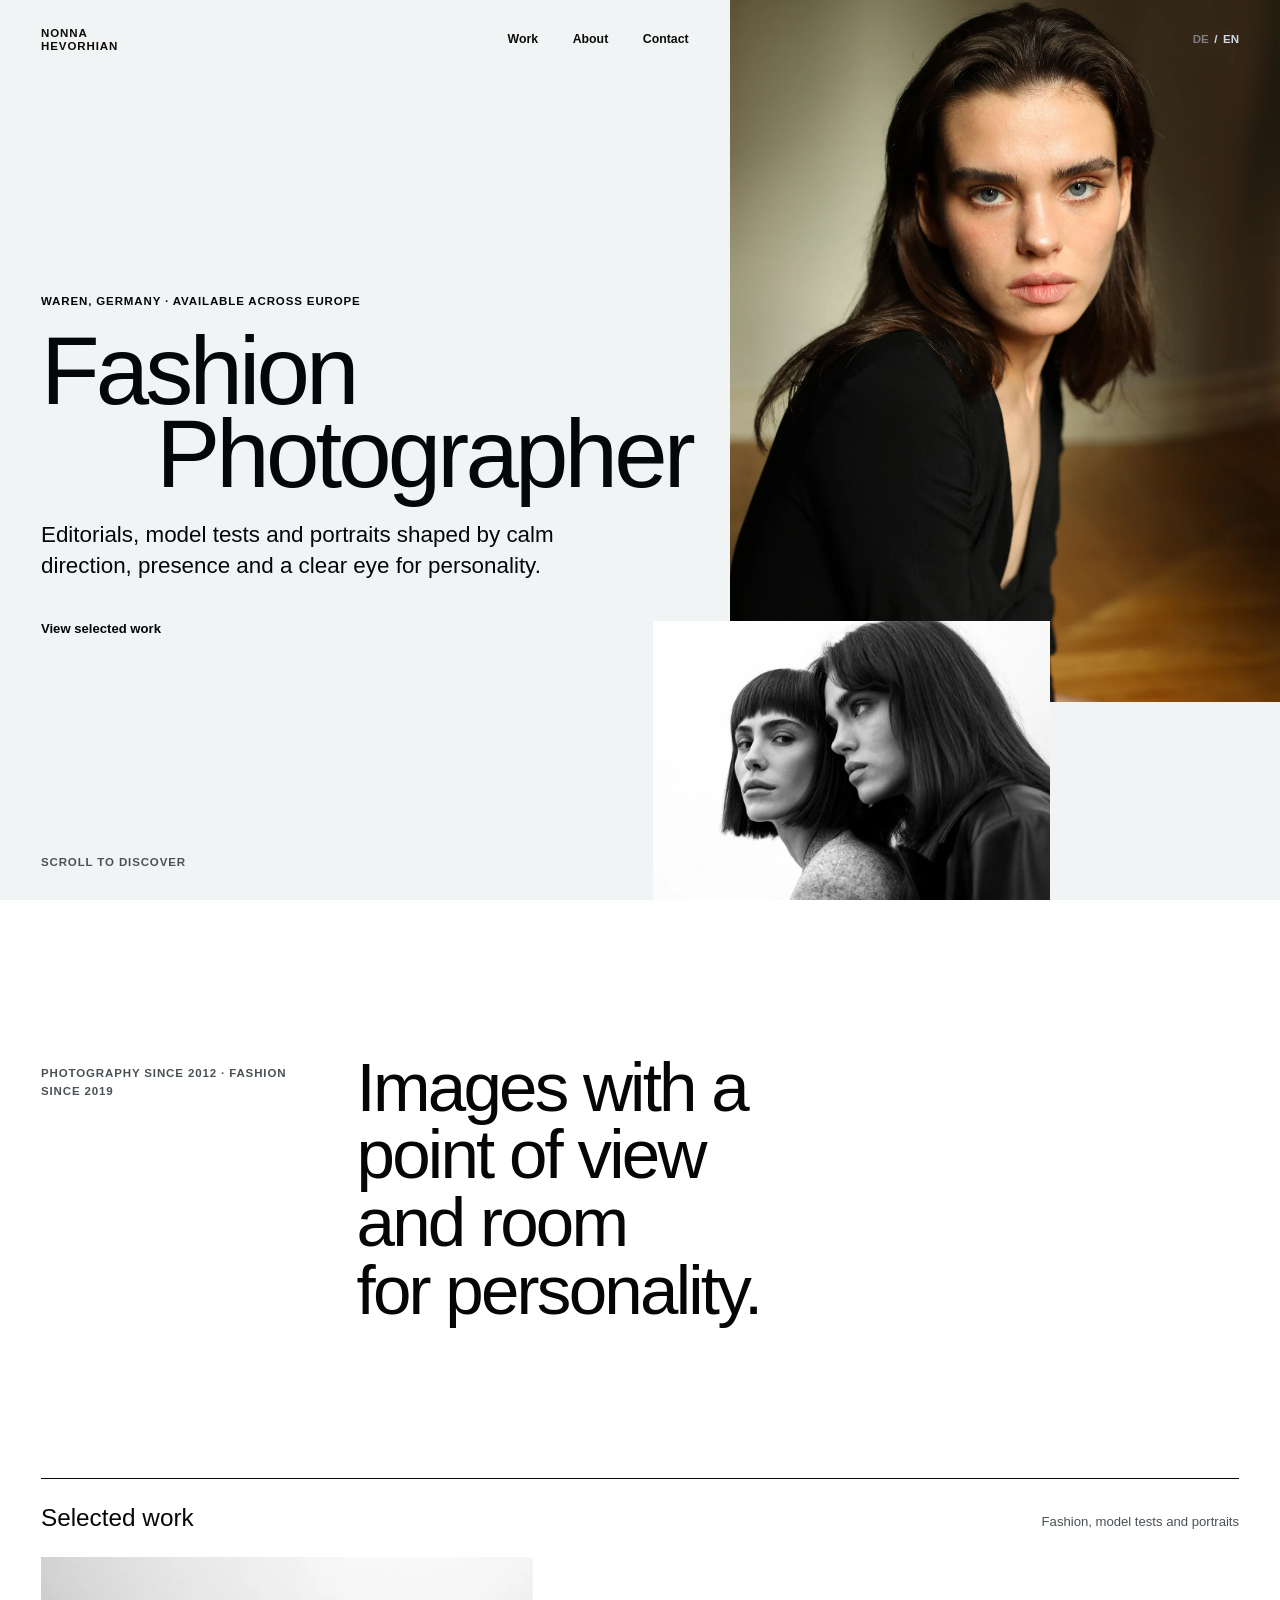
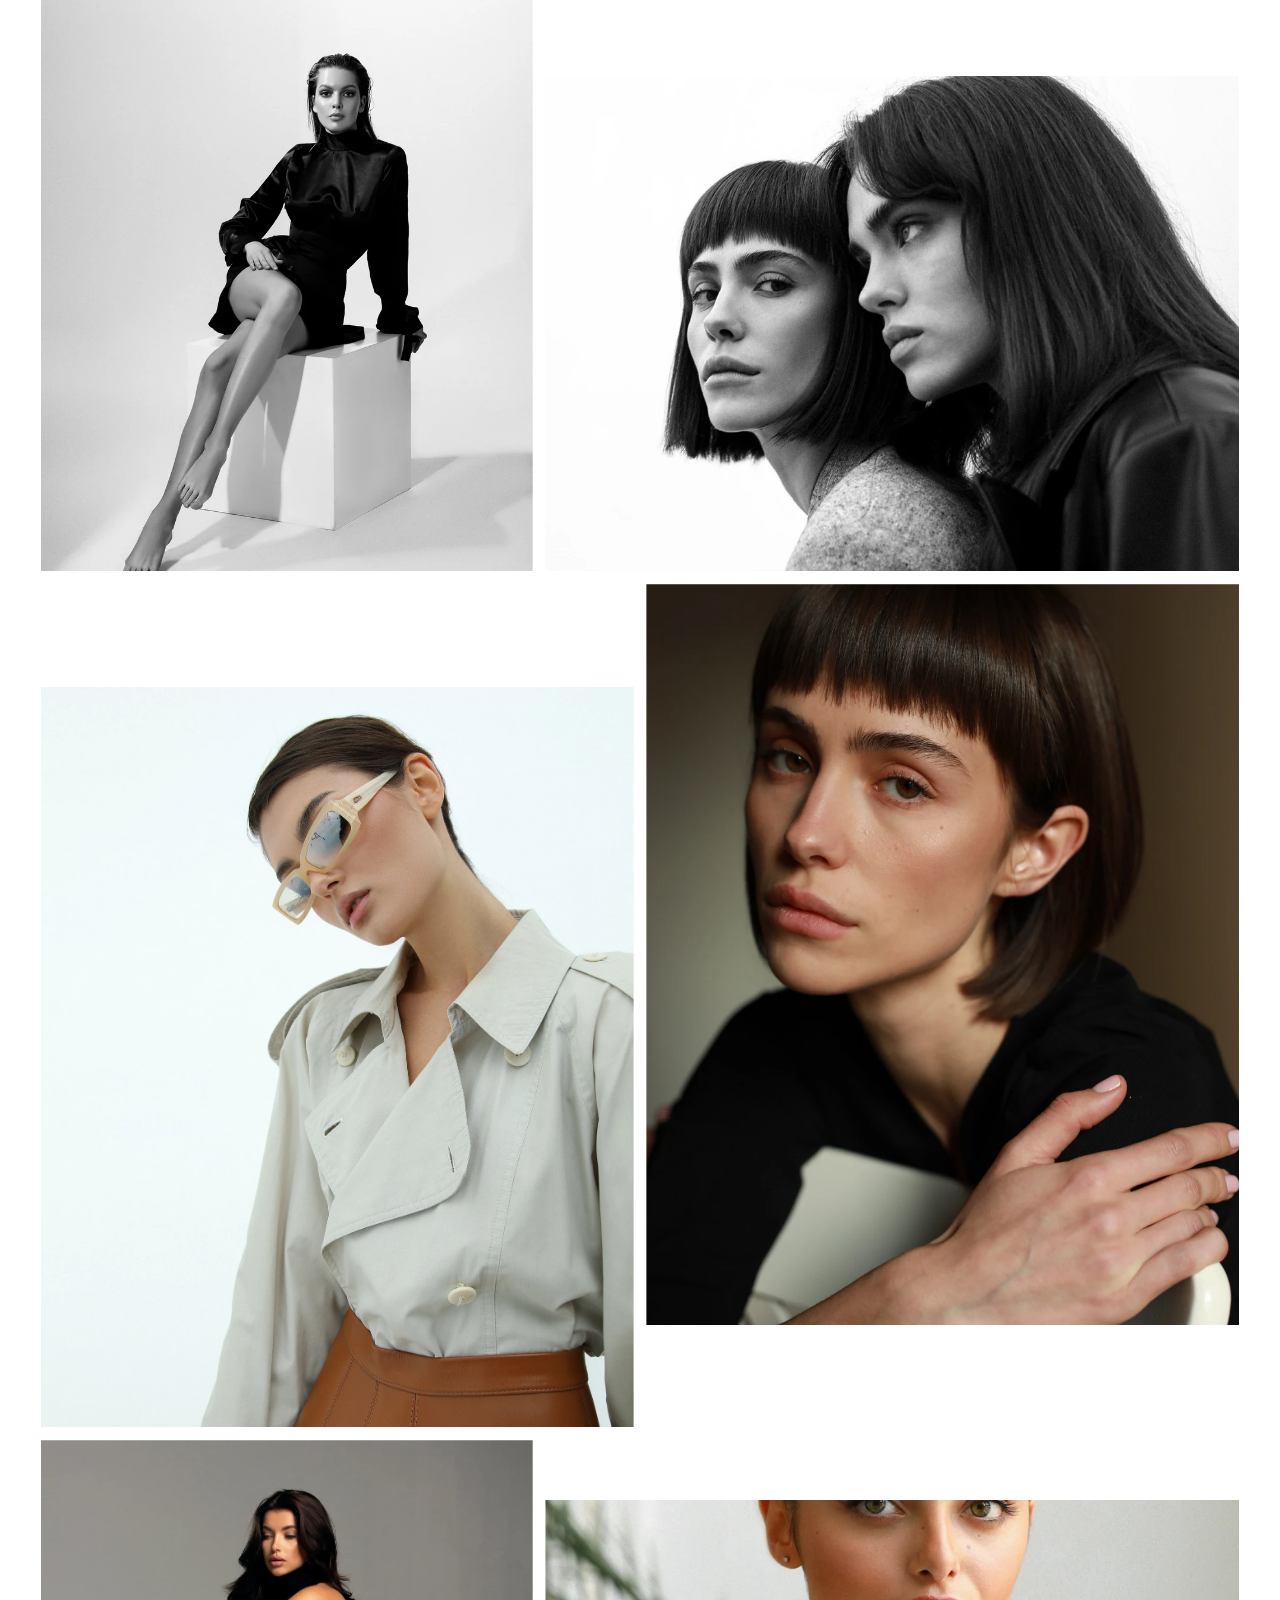
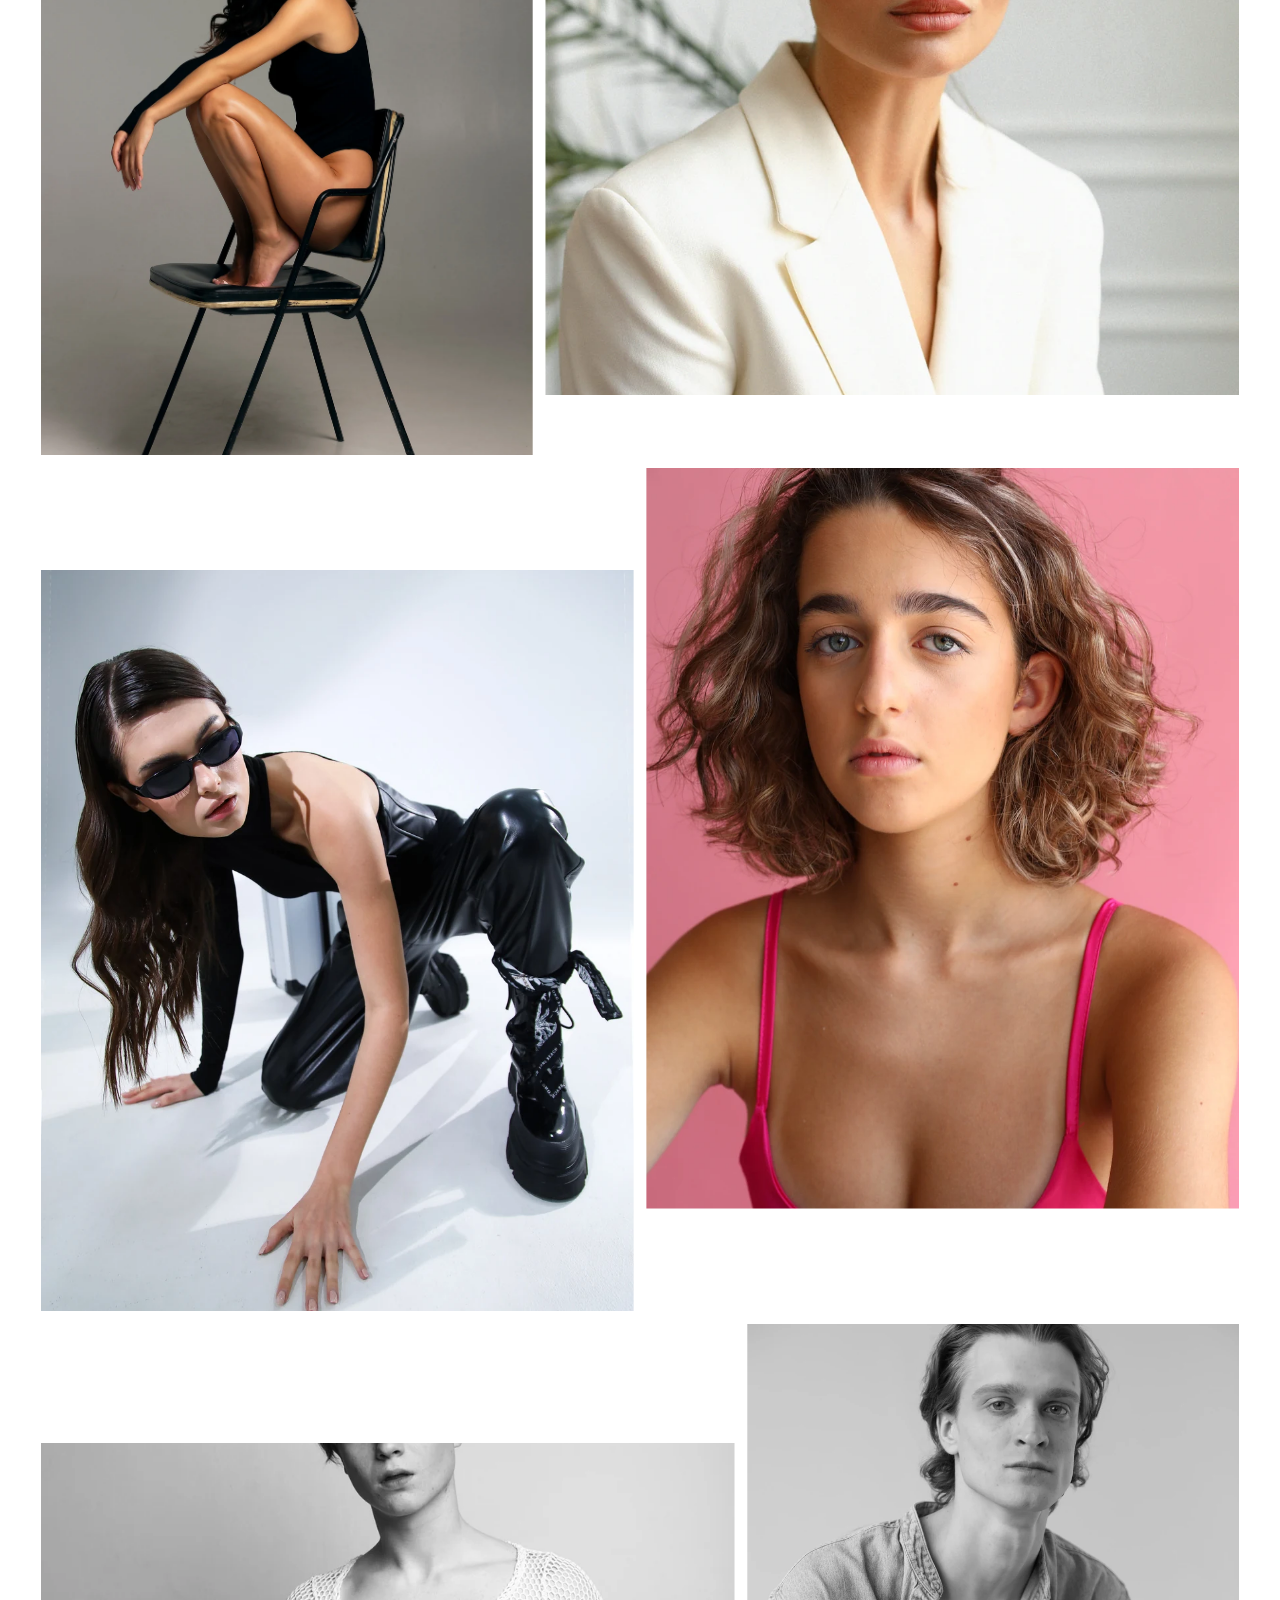
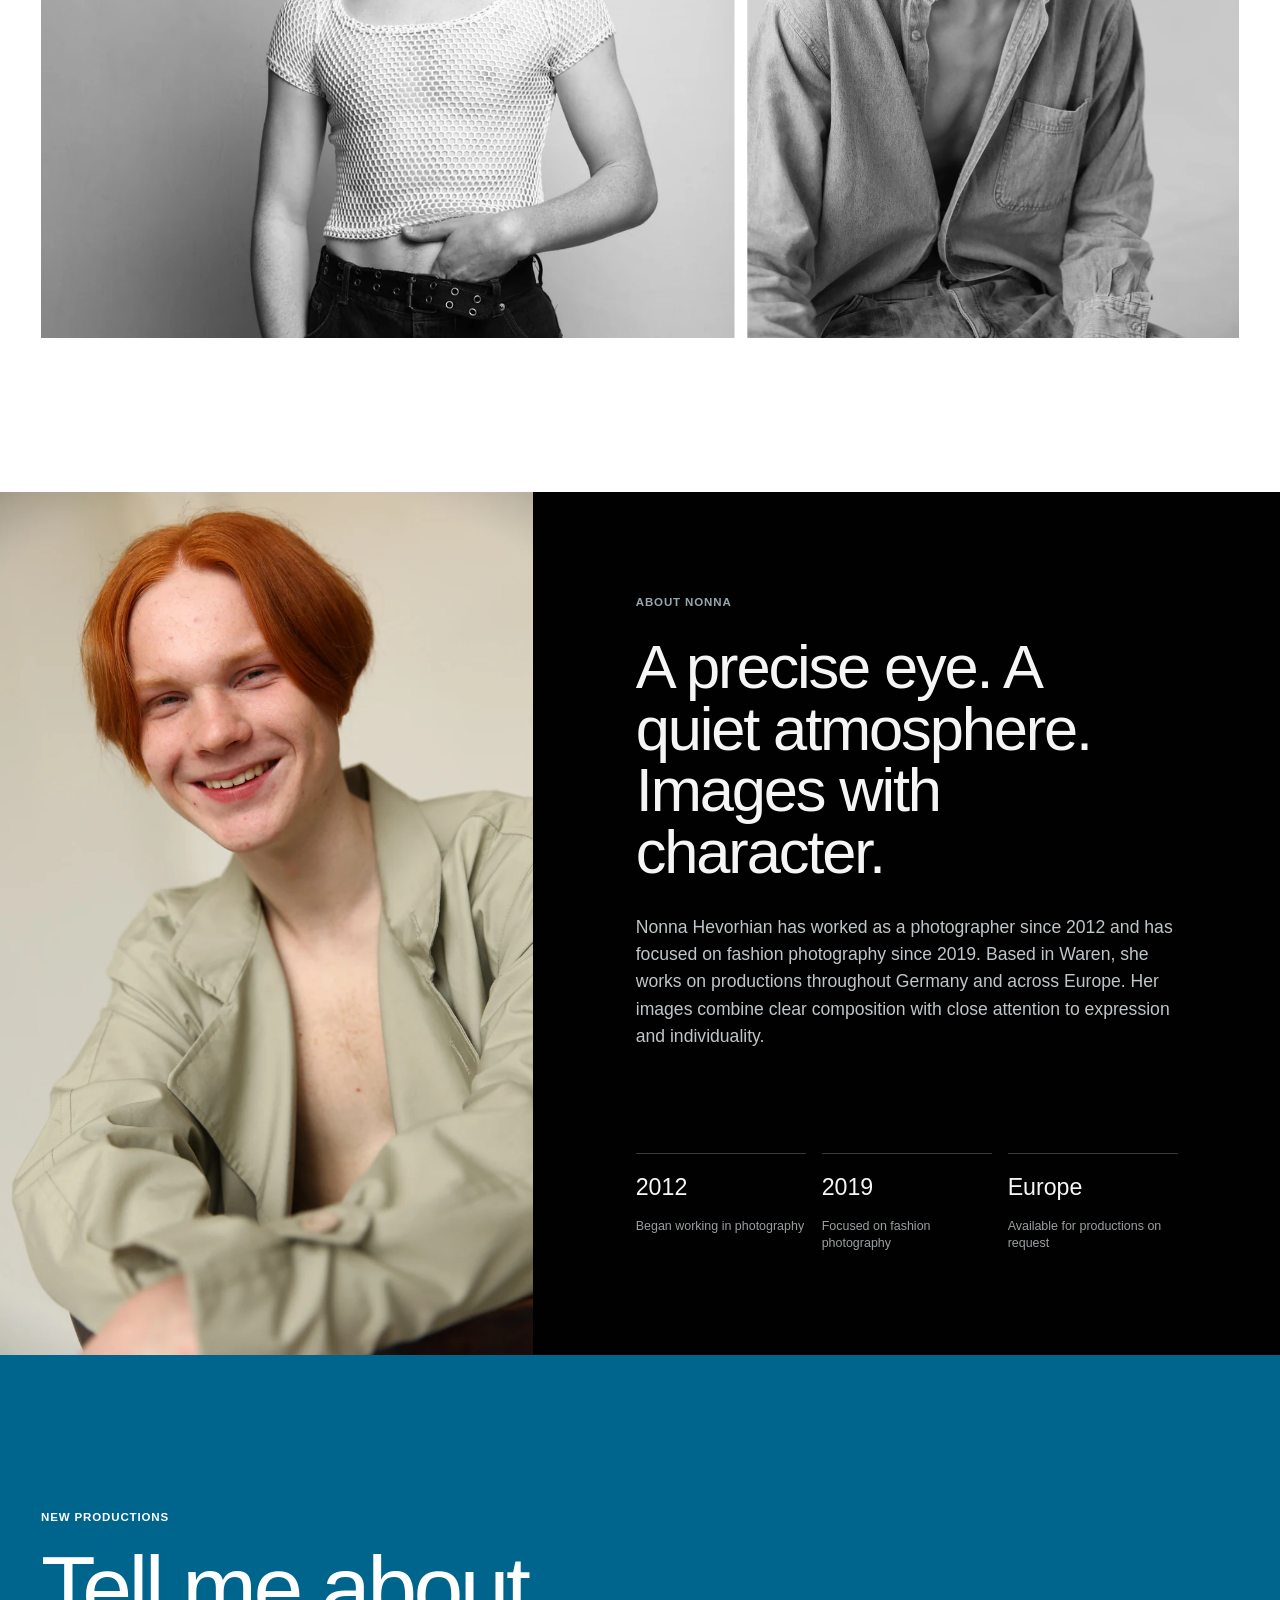
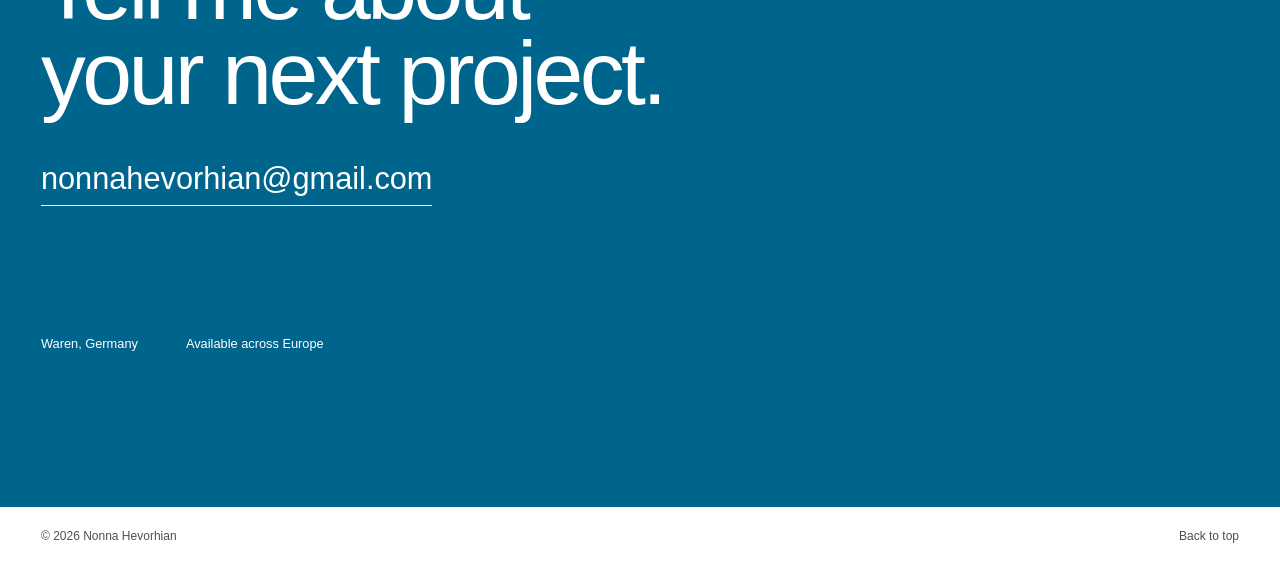
==== en/index.html @ 6046d1a4 "Prepare multilingual Google indexing" ====
<!doctype html>
<html lang="en">
  <head>
    <meta charset="UTF-8" />
    <meta name="viewport" content="width=device-width, initial-scale=1" />
    <meta name="description" content="Nonna Hevorhian is a fashion photographer based in Waren, Germany. Editorials, model tests and portraits across Europe." />
    <meta name="theme-color" content="oklch(1 0 0)" />
    <meta name="robots" content="index, follow, max-image-preview:large" />
    <link rel="canonical" href="https://nonnaphoto.com/en/" />
    <link rel="alternate" hreflang="de" href="https://nonnaphoto.com/" />
    <link rel="alternate" hreflang="en" href="https://nonnaphoto.com/en/" />
    <link rel="alternate" hreflang="x-default" href="https://nonnaphoto.com/" />
    <meta property="og:type" content="website" />
    <meta property="og:locale" content="en_GB" />
    <meta property="og:locale:alternate" content="de_DE" />
    <meta property="og:title" content="Fashion Photographer in Germany | Nonna Hevorhian" />
    <meta property="og:description" content="Editorials, model tests and portraits in Germany and across Europe." />
    <meta property="og:url" content="https://nonnaphoto.com/en/" />
    <meta property="og:image" content="https://nonnaphoto.com/assets/photos/nonna-04-01.webp" />
    <meta name="twitter:card" content="summary_large_image" />
    <title>Fashion Photographer in Germany | Nonna Hevorhian</title>
    <link rel="icon" href="../assets/favicon.svg" type="image/svg+xml" />
    <link rel="stylesheet" href="../styles.css" />
    <script type="application/ld+json">
      {
        "@context": "https://schema.org",
        "@graph": [
          {
            "@type": "WebPage",
            "@id": "https://nonnaphoto.com/en/#webpage",
            "url": "https://nonnaphoto.com/en/",
            "name": "Fashion Photographer in Germany | Nonna Hevorhian",
            "inLanguage": "en",
            "about": { "@id": "https://nonnaphoto.com/#nonna-hevorhian" }
          },
          {
            "@type": "Person",
            "@id": "https://nonnaphoto.com/#nonna-hevorhian",
            "name": "Nonna Hevorhian",
            "jobTitle": "Fashion Photographer",
            "url": "https://nonnaphoto.com/",
            "email": "mailto:nonnahevorhian@gmail.com",
            "knowsLanguage": ["de", "en"],
            "knowsAbout": ["Fashion photography", "Editorial photography", "Model tests", "Portrait photography"],
            "worksFor": { "@id": "https://nonnaphoto.com/#studio" }
          },
          {
            "@type": "ProfessionalService",
            "@id": "https://nonnaphoto.com/#studio",
            "name": "Nonna Hevorhian Photography",
            "url": "https://nonnaphoto.com/",
            "image": "https://nonnaphoto.com/assets/photos/nonna-04-01.webp",
            "email": "nonnahevorhian@gmail.com",
            "founder": { "@id": "https://nonnaphoto.com/#nonna-hevorhian" },
            "address": {
              "@type": "PostalAddress",
              "addressLocality": "Waren (Müritz)",
              "addressCountry": "DE"
            },
            "areaServed": { "@type": "Place", "name": "Europe" },
            "serviceType": ["Fashion photography", "Editorial photography", "Model tests", "Portrait photography"]
          }
        ]
      }
    </script>
    <script src="../script.js" defer></script>
  </head>
  <body>
    <a class="skip-link" href="#main">Skip to content</a>

    <header class="site-header" aria-label="Main navigation">
      <a class="wordmark" href="#top" aria-label="Nonna Hevorhian, home">
        <span>NONNA</span>
        <span>HEVORHIAN</span>
      </a>

      <nav class="nav-links" aria-label="Page sections">
        <a href="#work">Work</a>
        <a href="#about">About</a>
        <a href="#contact">Contact</a>
      </nav>

      <div class="language-switch" aria-label="Choose language">
        <a class="lang-button" href="../" lang="de">DE</a>
        <span aria-hidden="true">/</span>
        <a class="lang-button is-active" href="./" lang="en" aria-current="page">EN</a>
      </div>
    </header>

    <main id="main">
      <section class="hero" id="top" aria-labelledby="hero-title">
        <div class="hero-copy">
          <p class="hero-location">Waren, Germany · available across Europe</p>
          <h1 id="hero-title">
            <span>Fashion</span>
            <span>Photographer</span>
          </h1>
          <p class="hero-intro">Editorials, model tests and portraits shaped by calm direction, presence and a clear eye for personality.</p>
          <a class="text-link" href="#work">View selected work</a>
        </div>

        <div class="hero-images" aria-label="Selected fashion portraits">
          <figure class="hero-frame hero-frame-main">
            <img src="../assets/photos/nonna-04-01.webp" alt="Fashion portrait of a woman wearing black" fetchpriority="high" />
          </figure>
          <figure class="hero-frame hero-frame-detail">
            <img src="../assets/photos/nonna-05-03.webp" alt="Black and white portrait of two models" fetchpriority="high" />
          </figure>
        </div>

        <p class="scroll-note" aria-hidden="true">Scroll to discover</p>
      </section>

      <section class="statement" aria-labelledby="statement-title">
        <p class="section-note">Photography since 2012 · fashion since 2019</p>
        <h2 id="statement-title">Images with a point of view and room for personality.</h2>
      </section>

      <section class="portfolio" id="work" aria-labelledby="work-title">
        <div class="section-heading">
          <h2 id="work-title">Selected work</h2>
          <p>Fashion, model tests and portraits</p>
        </div>

        <div class="gallery">
          <button class="gallery-item gallery-tall reveal" type="button" data-index="0">
            <img src="../assets/photos/nonna-07-01.webp" alt="Model in a black dress seated on a white cube" loading="lazy" />
          </button>
          <button class="gallery-item gallery-wide reveal" type="button" data-index="1">
            <img src="../assets/photos/nonna-05-03.webp" alt="Two models with dark bob haircuts in black and white" loading="lazy" />
          </button>
          <button class="gallery-item gallery-standard reveal" type="button" data-index="2">
            <img src="../assets/photos/nonna-06-04.webp" alt="Model in sunglasses and a light trench coat" loading="lazy" />
          </button>
          <button class="gallery-item gallery-standard reveal" type="button" data-index="3">
            <img src="../assets/photos/nonna-04-02.webp" alt="Close portrait of a model with short dark hair" loading="lazy" />
          </button>
          <button class="gallery-item gallery-tall reveal" type="button" data-index="4">
            <img src="../assets/photos/nonna-01-02.webp" alt="Model in a black bodysuit seated in the studio" loading="lazy" />
          </button>
          <button class="gallery-item gallery-wide reveal" type="button" data-index="5">
            <img src="../assets/photos/nonna-02-03.webp" alt="Model in a white blazer in a bright interior" loading="lazy" />
          </button>
          <button class="gallery-item gallery-standard reveal" type="button" data-index="6">
            <img src="../assets/photos/nonna-07-03.webp" alt="Fashion model in black leather and sunglasses" loading="lazy" />
          </button>
          <button class="gallery-item gallery-standard reveal" type="button" data-index="7">
            <img src="../assets/photos/nonna-08-01.webp" alt="Young model against a pink background" loading="lazy" />
          </button>
          <button class="gallery-item gallery-wide reveal" type="button" data-index="8">
            <img src="../assets/photos/nonna-03-01.webp" alt="Model in a dark waistcoat and wide trousers" loading="lazy" />
          </button>
          <button class="gallery-item gallery-tall reveal" type="button" data-index="9">
            <img src="../assets/photos/nonna-01-01.webp" alt="Black and white portrait of a male model" loading="lazy" />
          </button>
        </div>
      </section>

      <section class="about" id="about" aria-labelledby="about-title">
        <div class="about-portrait reveal">
          <img src="../assets/photos/nonna-02-02.webp" alt="Natural portrait of a red-haired model" loading="lazy" />
        </div>
        <div class="about-copy">
          <p class="section-note">About Nonna</p>
          <h2 id="about-title">A precise eye. A quiet atmosphere. Images with character.</h2>
          <p>Nonna Hevorhian has worked as a photographer since 2012 and has focused on fashion photography since 2019. Based in Waren, she works on productions throughout Germany and across Europe. Her images combine clear composition with close attention to expression and individuality.</p>

          <dl class="experience">
            <div>
              <dt>2012</dt>
              <dd>Began working in photography</dd>
            </div>
            <div>
              <dt>2019</dt>
              <dd>Focused on fashion photography</dd>
            </div>
            <div>
              <dt>Europe</dt>
              <dd>Available for productions on request</dd>
            </div>
          </dl>
        </div>
      </section>

      <section class="contact" id="contact" aria-labelledby="contact-title">
        <p class="section-note">New productions</p>
        <h2 id="contact-title">Tell me about your next project.</h2>
        <a class="email-link" href="mailto:nonnahevorhian@gmail.com">nonnahevorhian@gmail.com</a>
        <div class="contact-meta">
          <p>Waren, Germany</p>
          <p>Available across Europe</p>
        </div>
      </section>
    </main>

    <footer class="site-footer">
      <p>© <span id="year"></span> Nonna Hevorhian</p>
      <a href="#top">Back to top</a>
    </footer>

    <dialog class="lightbox" aria-label="Enlarged portfolio view">
      <button class="lightbox-close" type="button" aria-label="Close view">×</button>
      <button class="lightbox-nav lightbox-prev" type="button" aria-label="Previous image">←</button>
      <figure>
        <img src="" alt="" />
        <figcaption><span class="lightbox-count"></span><span>Nonna Hevorhian</span></figcaption>
      </figure>
      <button class="lightbox-nav lightbox-next" type="button" aria-label="Next image">→</button>
    </dialog>
  </body>
</html>
---- styles.css ----
:root {
  --bg: oklch(1 0 0);
  --surface: oklch(0.965 0.003 230);
  --ink: oklch(0.12 0.008 230);
  --muted: oklch(0.43 0.012 230);
  --primary: oklch(0.47 0.11 230);
  --accent: oklch(0.88 0.09 78);
  --dark: oklch(0.075 0 0);
  --on-dark: oklch(0.97 0 0);
  --line: oklch(0.87 0.004 230);
  --font: "Helvetica Neue", Helvetica, Arial, sans-serif;
  --gutter: clamp(1.15rem, 3.2vw, 3.75rem);
  --section-space: clamp(6rem, 12vw, 11rem);
  --ease-out: cubic-bezier(0.16, 1, 0.3, 1);
}

*,
*::before,
*::after {
  box-sizing: border-box;
}

html {
  scroll-behavior: smooth;
  background: var(--bg);
}

body {
  margin: 0;
  color: var(--ink);
  background: var(--bg);
  font-family: var(--font);
  font-size: clamp(1rem, 0.94rem + 0.2vw, 1.125rem);
  line-height: 1.55;
  -webkit-font-smoothing: antialiased;
}

body.is-locked {
  overflow: hidden;
}

img {
  display: block;
  width: 100%;
  height: 100%;
  object-fit: cover;
}

a {
  color: inherit;
  text-decoration: none;
}

button {
  color: inherit;
  font: inherit;
}

:focus-visible {
  outline: 2px solid var(--primary);
  outline-offset: 4px;
}

.skip-link {
  position: fixed;
  z-index: 50;
  top: 0.75rem;
  left: 0.75rem;
  padding: 0.65rem 0.9rem;
  color: var(--bg);
  background: var(--ink);
  transform: translateY(-150%);
  transition: transform 180ms ease;
}

.skip-link:focus {
  transform: translateY(0);
}

.site-header {
  position: fixed;
  z-index: 20;
  inset: 0 0 auto;
  display: grid;
  grid-template-columns: 1fr auto 1fr;
  align-items: center;
  min-height: 5rem;
  border-bottom: 1px solid transparent;
  padding: 1.65rem var(--gutter);
  mix-blend-mode: difference;
  color: white;
  transition: background-color 280ms ease, border-color 280ms ease, color 280ms ease;
}

.site-header.is-scrolled {
  border-bottom-color: var(--line);
  color: var(--ink);
  background: var(--bg);
  mix-blend-mode: normal;
}

.wordmark {
  display: inline-flex;
  flex-direction: column;
  width: max-content;
  font-size: 0.72rem;
  font-weight: 700;
  line-height: 1.05;
  letter-spacing: 0.08em;
}

.nav-links {
  position: absolute;
  right: calc(43vw + var(--gutter));
  display: flex;
  gap: clamp(1rem, 2.7vw, 2.75rem);
  font-size: 0.77rem;
  font-weight: 600;
}

.nav-links a,
.site-footer a,
.text-link {
  position: relative;
}

.nav-links a::after,
.site-footer a::after,
.text-link::after {
  position: absolute;
  right: 0;
  bottom: -0.22rem;
  left: 0;
  height: 1px;
  background: currentColor;
  content: "";
  transform: scaleX(0);
  transform-origin: right;
  transition: transform 350ms var(--ease-out);
}

.nav-links a:hover::after,
.site-footer a:hover::after,
.text-link:hover::after {
  transform: scaleX(1);
  transform-origin: left;
}

.language-switch {
  grid-column: 3;
  justify-self: end;
  display: flex;
  gap: 0.35rem;
  align-items: center;
  font-size: 0.72rem;
  font-weight: 700;
}

.lang-button {
  border: 0;
  padding: 0;
  color: inherit;
  background: none;
  cursor: pointer;
  opacity: 0.5;
}

.lang-button.is-active {
  opacity: 1;
}

.hero {
  position: relative;
  min-height: 100svh;
  overflow: hidden;
  background: var(--surface);
}

.hero-copy {
  position: absolute;
  z-index: 3;
  top: 50%;
  left: var(--gutter);
  width: min(55rem, 60vw);
  transform: translateY(-45%);
}

.hero-location,
.section-note,
.scroll-note {
  margin: 0;
  font-size: 0.72rem;
  font-weight: 600;
  letter-spacing: 0.075em;
  text-transform: uppercase;
}

.hero h1 {
  margin: 1.2rem 0 1.5rem;
  font-size: clamp(3.5rem, 8vw, 6rem);
  font-weight: 500;
  letter-spacing: -0.04em;
  line-height: 0.86;
  text-wrap: balance;
}

.hero h1 span {
  display: block;
}

.hero h1 span:last-child {
  margin-left: clamp(2rem, 9vw, 9rem);
}

.hero-intro {
  max-width: 35rem;
  margin: 0 0 2rem;
  font-size: clamp(1rem, 1vw + 0.6rem, 1.4rem);
  line-height: 1.4;
  text-wrap: pretty;
}

.text-link {
  display: inline-block;
  font-size: 0.82rem;
  font-weight: 700;
}

.hero-images {
  position: absolute;
  inset: 0;
}

.hero-frame {
  position: absolute;
  margin: 0;
  overflow: hidden;
  background: var(--line);
  animation: image-reveal 1.15s var(--ease-out) both;
}

.hero-frame-main {
  top: 0;
  right: 0;
  width: 43vw;
  height: 78svh;
}

.hero-frame-detail {
  right: 18vw;
  bottom: 0;
  width: 31vw;
  height: 31svh;
  animation-delay: 160ms;
}

.hero-frame-detail img {
  object-position: 55% 46%;
}

.scroll-note {
  position: absolute;
  bottom: 1.75rem;
  left: var(--gutter);
  color: var(--muted);
  writing-mode: horizontal-tb;
  transform: none;
}

@keyframes image-reveal {
  from {
    clip-path: inset(0 0 100% 0);
    transform: scale(1.035);
  }
  to {
    clip-path: inset(0);
    transform: scale(1);
  }
}

.statement {
  display: grid;
  grid-template-columns: 3fr 8fr 1fr;
  gap: 2rem;
  padding: var(--section-space) var(--gutter);
}

.statement .section-note {
  padding-top: 0.7rem;
  color: var(--muted);
}

.statement h2 {
  grid-column: 2;
  max-width: 14ch;
  margin: 0;
  font-size: clamp(2.7rem, 5.4vw, 5.7rem);
  font-weight: 400;
  letter-spacing: -0.04em;
  line-height: 0.98;
  text-wrap: balance;
}

.portfolio {
  padding: 0 var(--gutter) var(--section-space);
}

.section-heading {
  display: flex;
  justify-content: space-between;
  align-items: baseline;
  gap: 2rem;
  padding: 1.25rem 0;
  border-top: 1px solid var(--ink);
}

.section-heading h2,
.section-heading p {
  margin: 0;
}

.section-heading h2 {
  font-size: clamp(1.3rem, 1.9vw, 2rem);
  font-weight: 500;
}

.section-heading p {
  color: var(--muted);
  font-size: 0.82rem;
}

.gallery {
  display: grid;
  grid-template-columns: repeat(12, 1fr);
  gap: clamp(0.6rem, 1vw, 1rem);
}

.gallery-item {
  position: relative;
  display: block;
  min-width: 0;
  overflow: hidden;
  border: 0;
  padding: 0;
  background: var(--surface);
  cursor: zoom-in;
}

.gallery-item::after {
  position: absolute;
  inset: 0;
  border: 0 solid white;
  content: "";
  transition: border-width 450ms var(--ease-out);
  pointer-events: none;
}

.gallery-item:hover::after {
  border-width: 0.65rem;
}

.gallery-item img {
  transition: transform 800ms var(--ease-out), filter 500ms ease;
}

.gallery-item:hover img {
  transform: scale(1.025);
}

.gallery-tall {
  grid-column: span 5;
  aspect-ratio: 4 / 5;
}

.gallery-wide {
  grid-column: span 7;
  align-self: end;
  aspect-ratio: 7 / 5;
}

.gallery-standard {
  grid-column: span 6;
  aspect-ratio: 4 / 5;
}

.gallery-item:nth-child(3),
.gallery-item:nth-child(7) {
  margin-top: clamp(3rem, 8vw, 9rem);
}

.gallery-item:nth-child(6) {
  align-self: center;
}

.reveal {
  clip-path: inset(0);
  transform: translateY(0);
  transition: clip-path 900ms var(--ease-out), transform 900ms var(--ease-out);
}

.reveal.is-pending {
  clip-path: inset(0 0 12% 0);
  transform: translateY(2.5rem);
}

.about {
  display: grid;
  grid-template-columns: minmax(0, 5fr) minmax(0, 7fr);
  min-height: 90svh;
  background: var(--dark);
  color: var(--on-dark);
}

.about-portrait {
  min-height: 75svh;
}

.about-copy {
  display: flex;
  flex-direction: column;
  justify-content: center;
  padding: clamp(3rem, 8vw, 8rem);
}

.about-copy .section-note {
  color: oklch(0.72 0.02 230);
}

.about-copy h2 {
  max-width: 15ch;
  margin: 1.5rem 0 2rem;
  font-size: clamp(2.4rem, 4.8vw, 5rem);
  font-weight: 400;
  letter-spacing: -0.035em;
  line-height: 1;
  text-wrap: balance;
}

.about-copy > p:not(.section-note) {
  max-width: 43rem;
  margin: 0;
  color: oklch(0.82 0.008 230);
  text-wrap: pretty;
}

.experience {
  display: grid;
  grid-template-columns: repeat(3, 1fr);
  gap: 1rem;
  margin: clamp(3rem, 8vw, 7rem) 0 0;
}

.experience div {
  padding-top: 1rem;
  border-top: 1px solid oklch(0.35 0.006 230);
}

.experience dt {
  margin-bottom: 0.75rem;
  font-size: 1.45rem;
}

.experience dd {
  margin: 0;
  color: oklch(0.7 0.008 230);
  font-size: 0.78rem;
  line-height: 1.4;
}

.contact {
  min-height: 78svh;
  display: flex;
  flex-direction: column;
  justify-content: center;
  align-items: flex-start;
  padding: var(--section-space) var(--gutter);
  background: var(--primary);
  color: white;
}

.contact h2 {
  max-width: 14ch;
  margin: 1.25rem 0 2.5rem;
  font-size: clamp(3rem, 7vw, 6rem);
  font-weight: 400;
  letter-spacing: -0.04em;
  line-height: 0.94;
  text-wrap: balance;
}

.email-link {
  max-width: 100%;
  border-bottom: 1px solid currentColor;
  padding-bottom: 0.15rem;
  font-size: clamp(1.05rem, 2.4vw, 2.25rem);
  overflow-wrap: anywhere;
  transition: opacity 250ms ease;
}

.email-link:hover {
  opacity: 0.68;
}

.contact-meta {
  display: flex;
  gap: 3rem;
  margin-top: clamp(4rem, 10vw, 8rem);
  font-size: 0.8rem;
}

.contact-meta p {
  margin: 0;
}

.site-footer {
  display: flex;
  justify-content: space-between;
  padding: 1.25rem var(--gutter);
  color: var(--muted);
  font-size: 0.75rem;
}

.site-footer p {
  margin: 0;
}

.lightbox {
  width: 100vw;
  max-width: none;
  height: 100svh;
  max-height: none;
  margin: 0;
  border: 0;
  padding: 0;
  color: white;
  background: oklch(0.04 0 0 / 0.96);
}

.lightbox[open] {
  display: grid;
  grid-template-columns: minmax(3.5rem, 1fr) minmax(0, 12fr) minmax(3.5rem, 1fr);
  align-items: center;
}

.lightbox::backdrop {
  background: oklch(0.04 0 0 / 0.82);
}

.lightbox figure {
  display: flex;
  flex-direction: column;
  justify-content: center;
  height: 100%;
  margin: 0;
  padding: 3.5rem 0 1.5rem;
}

.lightbox figure img {
  min-height: 0;
  object-fit: contain;
}

.lightbox figcaption {
  display: flex;
  justify-content: space-between;
  padding-top: 0.7rem;
  color: oklch(0.72 0 0);
  font-size: 0.72rem;
}

.lightbox-close,
.lightbox-nav {
  border: 0;
  color: white;
  background: transparent;
  cursor: pointer;
}

.lightbox-close {
  position: fixed;
  z-index: 2;
  top: 1rem;
  right: 1.2rem;
  font-size: 2rem;
  font-weight: 300;
}

.lightbox-nav {
  height: 100%;
  font-size: 1.5rem;
  opacity: 0.7;
  transition: opacity 200ms ease;
}

.lightbox-nav:hover {
  opacity: 1;
}

@media (min-width: 901px) and (max-width: 1120px) {
  .hero h1 {
    font-size: clamp(3.5rem, 6.3vw, 4.5rem);
  }

  .hero h1 span:last-child {
    margin-left: clamp(2rem, 5vw, 4rem);
  }
}

@media (max-width: 900px) {
  .site-header {
    grid-template-columns: 1fr auto;
  }

  .language-switch {
    grid-column: 2;
  }

  .nav-links {
    display: none;
  }

  .hero {
    min-height: 110svh;
  }

  .hero-copy {
    top: 15svh;
    width: calc(100% - 2 * var(--gutter));
    transform: none;
  }

  .hero h1 span:last-child {
    margin-left: 0;
  }

  .hero-intro {
    max-width: 28rem;
  }

  .hero-frame-main {
    top: auto;
    right: 0;
    bottom: 0;
    width: 76vw;
    height: 60svh;
  }

  .hero-frame-detail {
    right: auto;
    bottom: 9svh;
    left: 0;
    width: 39vw;
    height: 28svh;
  }

  .statement {
    grid-template-columns: 1fr;
  }

  .statement h2 {
    grid-column: 1;
  }

  .about {
    grid-template-columns: 1fr;
  }

  .about-portrait {
    min-height: 70svh;
  }

  .experience {
    grid-template-columns: 1fr;
  }
}

@media (max-width: 640px) {
  .hero h1 {
    font-size: clamp(2.3rem, 12vw, 4.6rem);
  }

  .hero-intro {
    max-width: 85%;
    font-size: 1rem;
  }

  .scroll-note {
    display: none;
  }

  .statement h2 {
    font-size: clamp(2.5rem, 12vw, 4rem);
  }

  .section-heading {
    align-items: flex-start;
    flex-direction: column;
    gap: 0.25rem;
  }

  .gallery {
    grid-template-columns: 1fr;
    gap: 0.75rem;
  }

  .gallery-item,
  .gallery-tall,
  .gallery-wide,
  .gallery-standard {
    grid-column: 1;
    margin-top: 0 !important;
  }

  .gallery-wide {
    aspect-ratio: 5 / 4;
  }

  .about-copy {
    padding: 4rem var(--gutter) 5rem;
  }

  .about-copy h2 {
    font-size: clamp(2.5rem, 12vw, 4rem);
  }

  .contact-meta {
    flex-direction: column;
    gap: 0.3rem;
  }

  .lightbox[open] {
    grid-template-columns: 3rem minmax(0, 1fr) 3rem;
  }

  .lightbox figure {
    padding-top: 4rem;
  }
}

@media (prefers-reduced-motion: reduce) {
  html {
    scroll-behavior: auto;
  }

  *,
  *::before,
  *::after {
    animation-duration: 0.01ms !important;
    animation-iteration-count: 1 !important;
    scroll-behavior: auto !important;
    transition-duration: 0.01ms !important;
  }

  .reveal,
  .reveal.is-pending {
    clip-path: none;
    transform: none;
  }
}
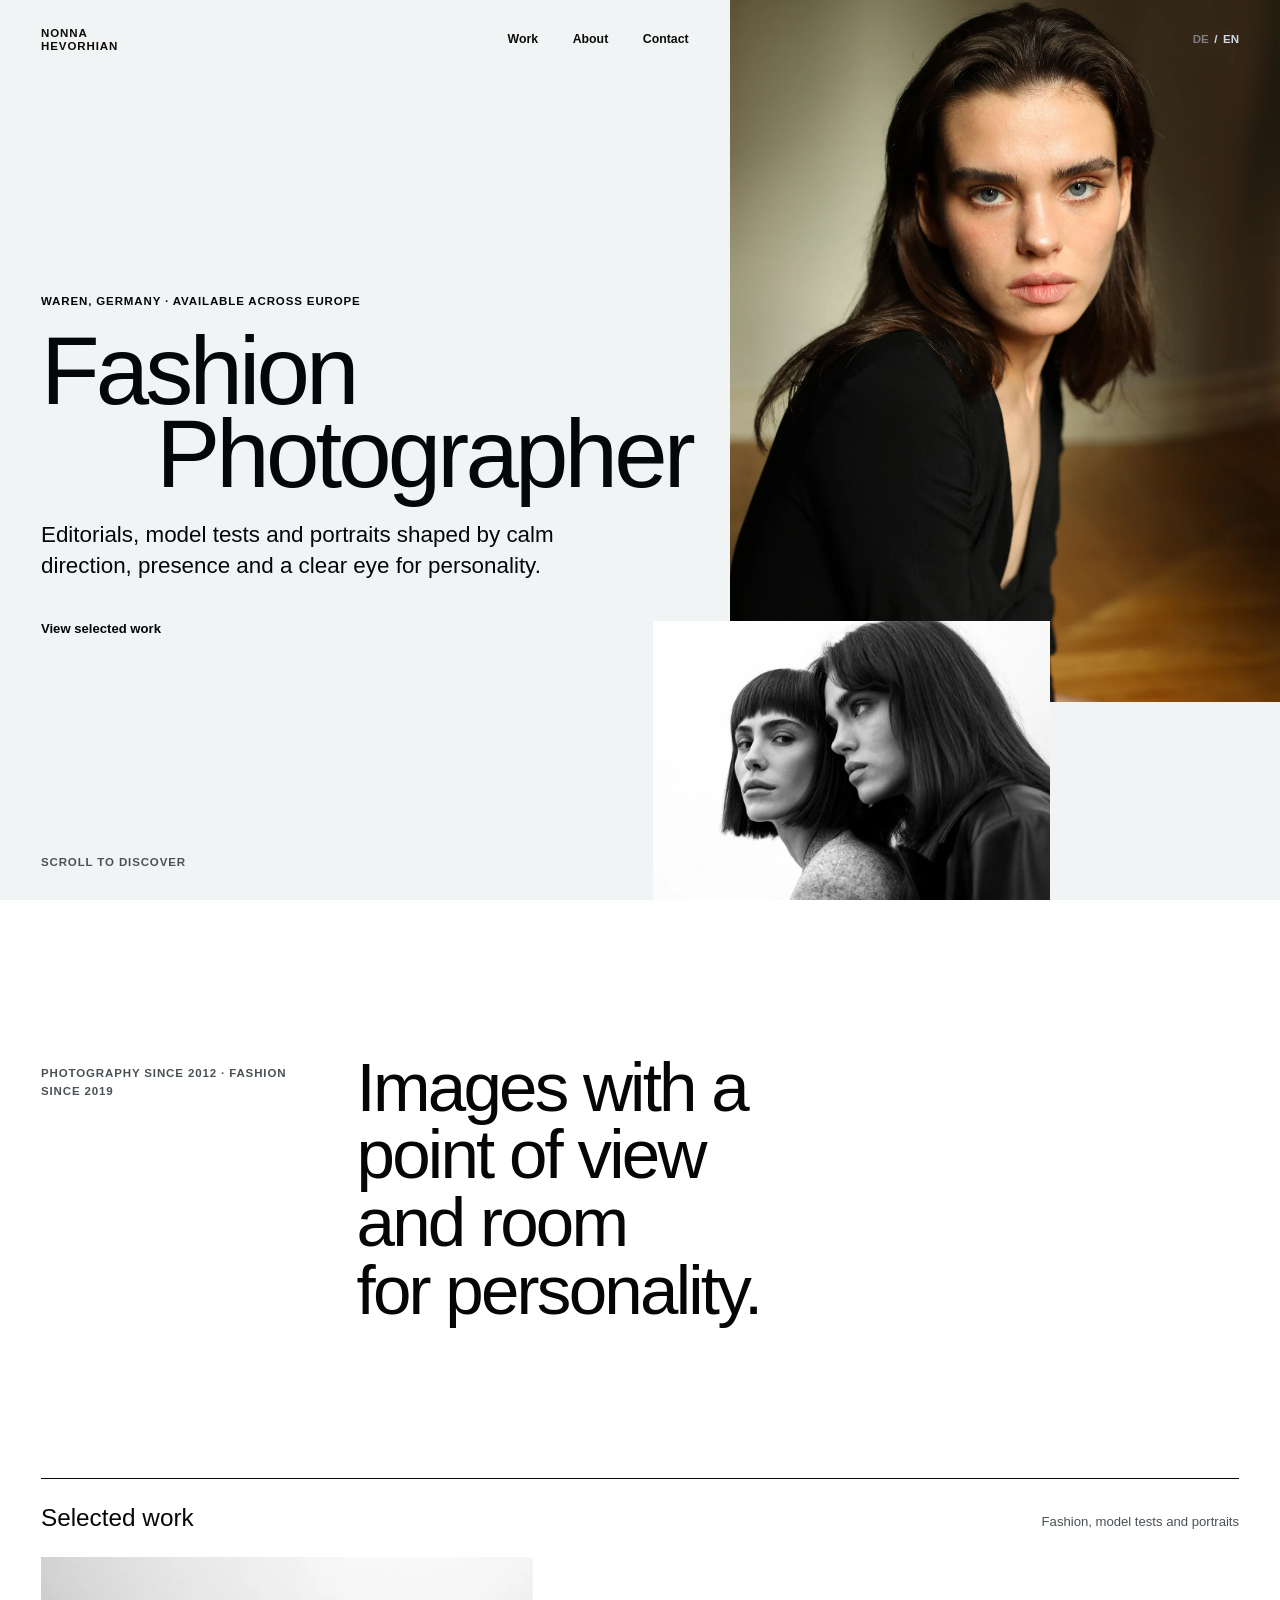
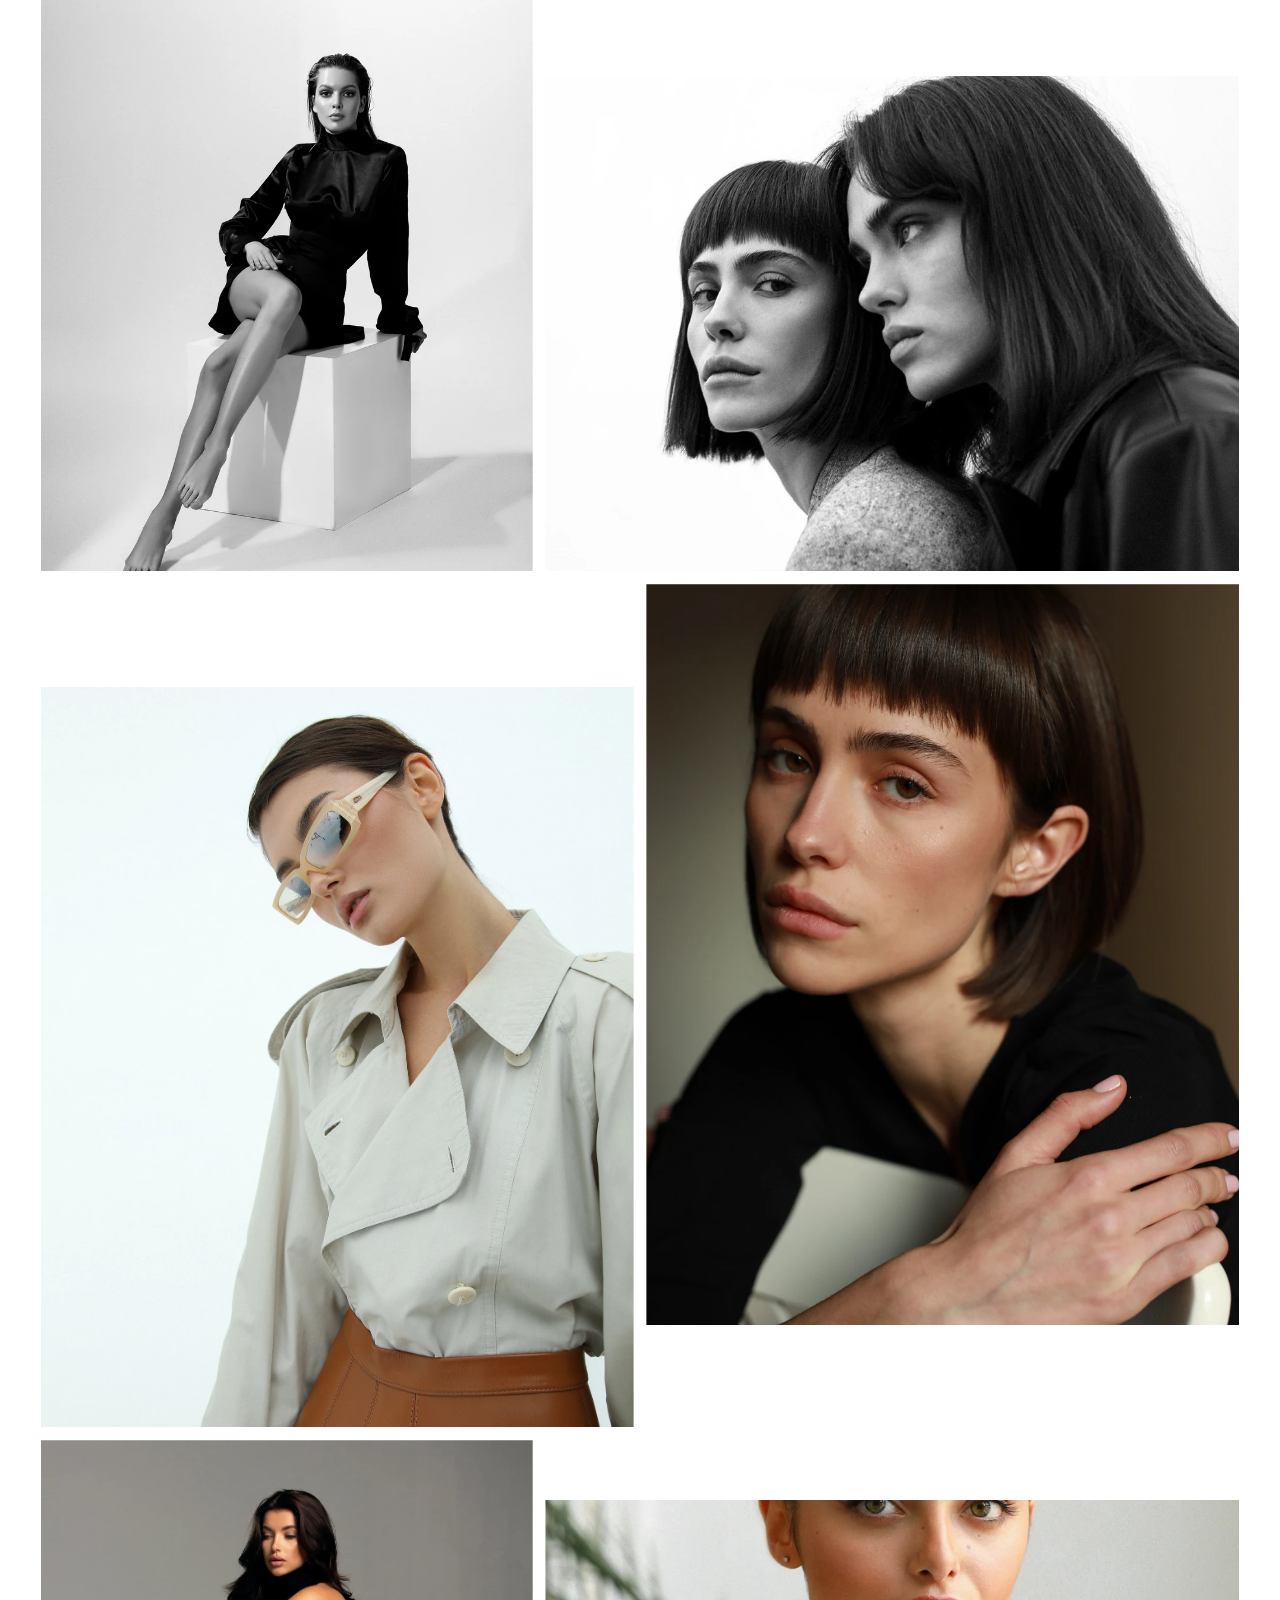
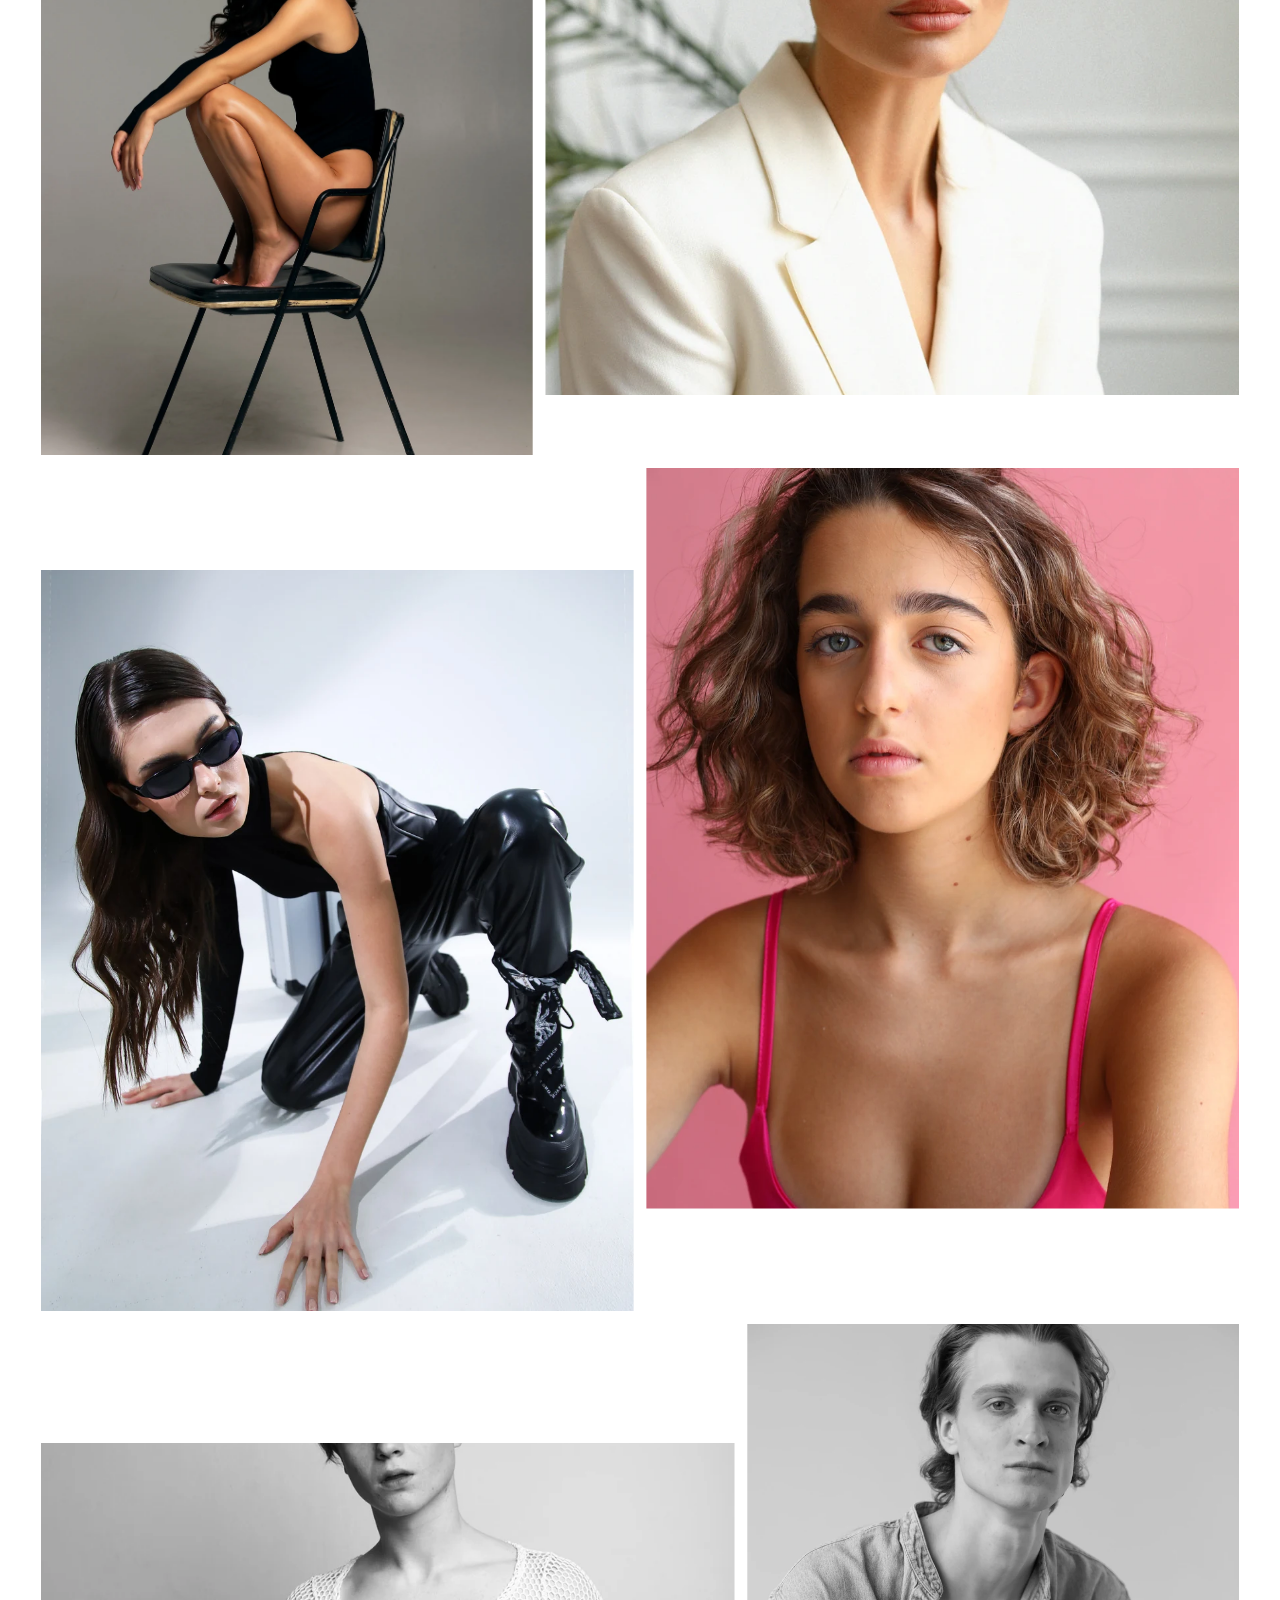
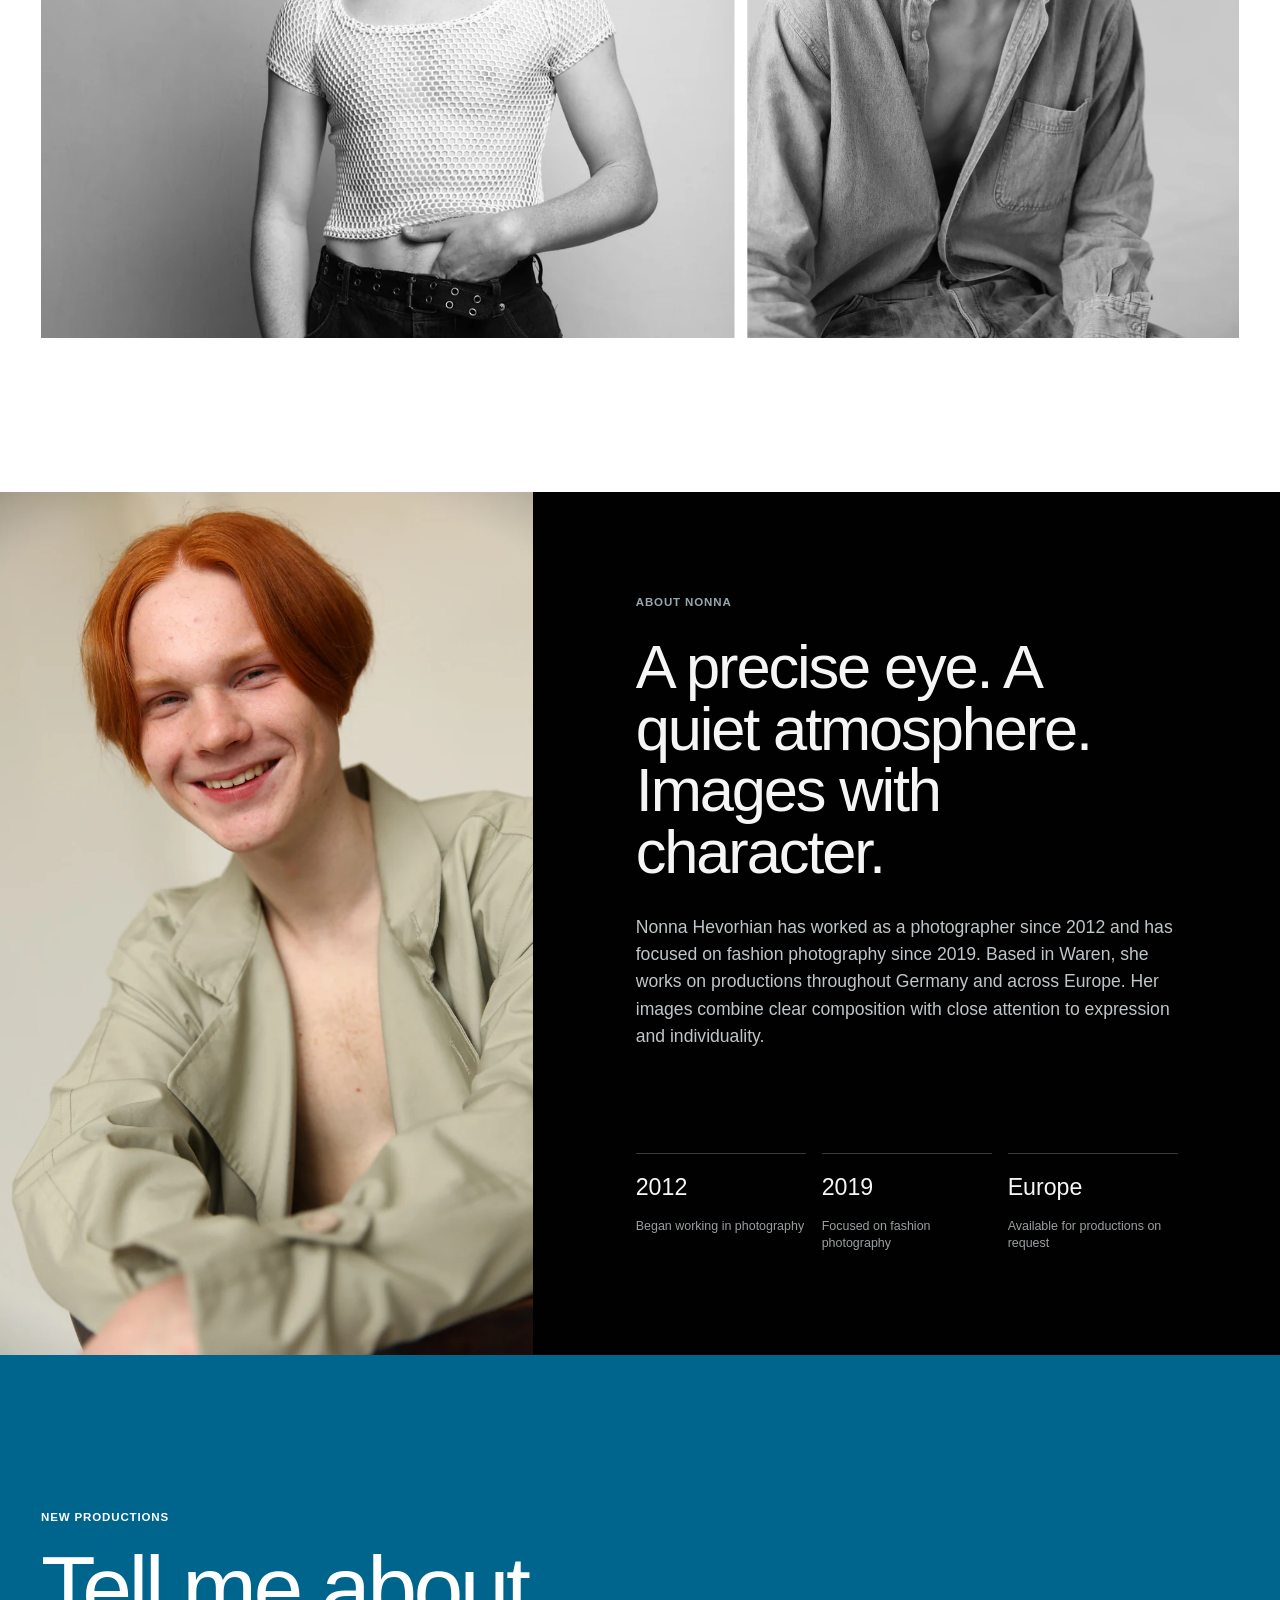
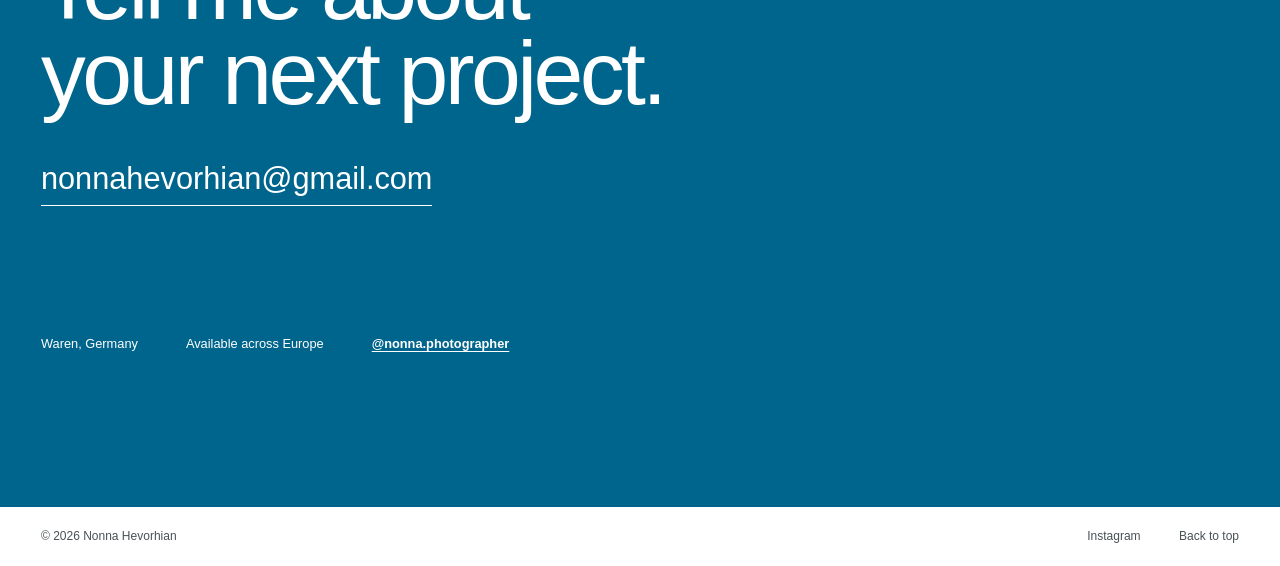
==== commit 50fbe4bc: "Add installable mobile experience" ====
--- a/en/index.html
+++ b/en/index.html
@@ -2,7 +2,10 @@
 <html lang="en">
   <head>
     <meta charset="UTF-8" />
-    <meta name="viewport" content="width=device-width, initial-scale=1" />
+    <meta name="viewport" content="width=device-width, initial-scale=1, viewport-fit=cover" />
+    <meta name="apple-mobile-web-app-capable" content="yes" />
+    <meta name="apple-mobile-web-app-status-bar-style" content="black-translucent" />
+    <meta name="apple-mobile-web-app-title" content="Nonna Photo" />
     <meta name="description" content="Nonna Hevorhian is a fashion photographer based in Waren, Germany. Editorials, model tests and portraits across Europe." />
     <meta name="theme-color" content="oklch(1 0 0)" />
     <meta name="robots" content="index, follow, max-image-preview:large" />
@@ -20,6 +23,8 @@
     <meta name="twitter:card" content="summary_large_image" />
     <title>Fashion Photographer in Germany | Nonna Hevorhian</title>
     <link rel="icon" href="../assets/favicon.svg" type="image/svg+xml" />
+    <link rel="apple-touch-icon" sizes="180x180" href="../assets/icons/apple-touch-icon.png" />
+    <link rel="manifest" href="../manifest.webmanifest" />
     <link rel="stylesheet" href="../styles.css" />
     <script type="application/ld+json">
       {
@@ -40,6 +45,7 @@
             "jobTitle": "Fashion Photographer",
             "url": "https://nonnaphoto.com/",
             "email": "mailto:nonnahevorhian@gmail.com",
+            "sameAs": ["https://www.instagram.com/nonna.photographer/"],
             "knowsLanguage": ["de", "en"],
             "knowsAbout": ["Fashion photography", "Editorial photography", "Model tests", "Portrait photography"],
             "worksFor": { "@id": "https://nonnaphoto.com/#studio" }
@@ -51,6 +57,7 @@
             "url": "https://nonnaphoto.com/",
             "image": "https://nonnaphoto.com/assets/photos/nonna-04-01.webp",
             "email": "nonnahevorhian@gmail.com",
+            "sameAs": ["https://www.instagram.com/nonna.photographer/"],
             "founder": { "@id": "https://nonnaphoto.com/#nonna-hevorhian" },
             "address": {
               "@type": "PostalAddress",
@@ -85,6 +92,7 @@
         <span aria-hidden="true">/</span>
         <a class="lang-button is-active" href="./" lang="en" aria-current="page">EN</a>
       </div>
+      <a class="mobile-language" href="../" lang="de" aria-label="Deutsche Version">DE</a>
     </header>
 
     <main id="main">
@@ -189,13 +197,17 @@
         <div class="contact-meta">
           <p>Waren, Germany</p>
           <p>Available across Europe</p>
+          <a class="social-link" href="https://www.instagram.com/nonna.photographer/" target="_blank" rel="me noopener noreferrer" aria-label="Nonna Hevorhian on Instagram">@nonna.photographer</a>
         </div>
       </section>
     </main>
 
     <footer class="site-footer">
       <p>© <span id="year"></span> Nonna Hevorhian</p>
-      <a href="#top">Back to top</a>
+      <div class="footer-links">
+        <a href="https://www.instagram.com/nonna.photographer/" target="_blank" rel="me noopener noreferrer">Instagram</a>
+        <a href="#top">Back to top</a>
+      </div>
     </footer>
 
     <dialog class="lightbox" aria-label="Enlarged portfolio view">
--- a/styles.css
+++ b/styles.css
@@ -23,6 +23,8 @@
 html {
   scroll-behavior: smooth;
   background: var(--bg);
+  min-width: 20rem;
+  overflow-x: clip;
 }
 
 body {
@@ -33,6 +35,9 @@
   font-size: clamp(1rem, 0.94rem + 0.2vw, 1.125rem);
   line-height: 1.55;
   -webkit-font-smoothing: antialiased;
+  padding-right: env(safe-area-inset-right);
+  padding-left: env(safe-area-inset-left);
+  overflow-x: clip;
 }
 
 body.is-locked {
@@ -84,9 +89,9 @@
   display: grid;
   grid-template-columns: 1fr auto 1fr;
   align-items: center;
-  min-height: 5rem;
+  min-height: calc(5rem + env(safe-area-inset-top));
   border-bottom: 1px solid transparent;
-  padding: 1.65rem var(--gutter);
+  padding: max(1.65rem, env(safe-area-inset-top)) var(--gutter) 1.65rem;
   mix-blend-mode: difference;
   color: white;
   transition: background-color 280ms ease, border-color 280ms ease, color 280ms ease;
@@ -169,6 +174,10 @@
   opacity: 1;
 }
 
+.mobile-language {
+  display: none;
+}
+
 .hero {
   position: relative;
   min-height: 100svh;
@@ -512,16 +521,28 @@
   margin: 0;
 }
 
+.social-link {
+  font-weight: 600;
+  text-decoration: underline;
+  text-decoration-thickness: 1px;
+  text-underline-offset: 0.25em;
+}
+
 .site-footer {
   display: flex;
   justify-content: space-between;
-  padding: 1.25rem var(--gutter);
+  padding: 1.25rem var(--gutter) max(1.25rem, env(safe-area-inset-bottom));
   color: var(--muted);
   font-size: 0.75rem;
 }
 
 .site-footer p {
   margin: 0;
+}
+
+.footer-links {
+  display: flex;
+  gap: clamp(1rem, 3vw, 2.5rem);
 }
 
 .lightbox {
@@ -612,7 +633,21 @@
   }
 
   .language-switch {
-    grid-column: 2;
+    display: none;
+  }
+
+  .mobile-language {
+    position: fixed;
+    z-index: 21;
+    top: max(1rem, env(safe-area-inset-top));
+    right: var(--gutter);
+    display: inline-grid;
+    min-width: 2.75rem;
+    min-height: 2.75rem;
+    place-items: center;
+    color: var(--ink);
+    font-size: 0.72rem;
+    font-weight: 700;
   }
 
   .nav-links {
@@ -620,7 +655,7 @@
   }
 
   .hero {
-    min-height: 110svh;
+    min-height: max(46rem, 105svh);
   }
 
   .hero-copy {
@@ -641,7 +676,7 @@
     top: auto;
     right: 0;
     bottom: 0;
-    width: 76vw;
+    width: min(76vw, 38rem);
     height: 60svh;
   }
 
@@ -675,8 +710,49 @@
 }
 
 @media (max-width: 640px) {
+  :root {
+    --gutter: clamp(1rem, 5vw, 1.5rem);
+    --section-space: clamp(4.5rem, 20vw, 7rem);
+  }
+
+  .site-header {
+    min-height: calc(4.5rem + env(safe-area-inset-top));
+    padding-top: max(1rem, env(safe-area-inset-top));
+    padding-bottom: 1rem;
+    color: var(--ink);
+    mix-blend-mode: normal;
+  }
+
+  .wordmark {
+    font-size: 0.68rem;
+  }
+
+  .language-switch {
+    min-height: 2.75rem;
+    gap: 0.2rem;
+  }
+
+  .lang-button {
+    display: inline-grid;
+    min-width: 2.25rem;
+    min-height: 2.75rem;
+    place-items: center;
+    margin: 0;
+    opacity: 1;
+  }
+
+  .hero {
+    min-height: max(43rem, 100svh);
+  }
+
+  .hero-copy {
+    top: calc(6rem + env(safe-area-inset-top));
+  }
+
   .hero h1 {
-    font-size: clamp(2.3rem, 12vw, 4.6rem);
+    max-width: 100%;
+    font-size: clamp(2.4rem, 11.8vw, 3.4rem);
+    line-height: 0.9;
   }
 
   .hero-intro {
@@ -725,15 +801,69 @@
 
   .contact-meta {
     flex-direction: column;
-    gap: 0.3rem;
+    gap: 0.55rem;
+  }
+
+  .site-footer {
+    align-items: flex-start;
+    gap: 1.5rem;
+  }
+
+  .footer-links {
+    flex-direction: column;
+    align-items: flex-end;
+    gap: 0.5rem;
   }
 
   .lightbox[open] {
-    grid-template-columns: 3rem minmax(0, 1fr) 3rem;
+    grid-template-columns: 2.75rem minmax(0, 1fr) 2.75rem;
   }
 
   .lightbox figure {
-    padding-top: 4rem;
+    padding: calc(4rem + env(safe-area-inset-top)) 0 max(1rem, env(safe-area-inset-bottom));
+  }
+
+  .lightbox-close {
+    top: max(0.75rem, env(safe-area-inset-top));
+    right: max(0.75rem, env(safe-area-inset-right));
+    width: 2.75rem;
+    height: 2.75rem;
+  }
+
+  .lightbox-nav {
+    min-width: 2.75rem;
+  }
+}
+
+@media (max-width: 420px) {
+  .hero-intro {
+    max-width: 100%;
+  }
+
+  .hero-frame-main {
+    width: 88vw;
+  }
+
+  .hero-frame-detail {
+    width: 46vw;
+  }
+
+  .contact h2 {
+    font-size: clamp(2.65rem, 14vw, 4rem);
+  }
+}
+
+@media (max-height: 560px) and (orientation: landscape) {
+  .hero {
+    min-height: 42rem;
+  }
+
+  .hero-copy {
+    top: 6rem;
+  }
+
+  .hero-frame-main {
+    height: 32rem;
   }
 }
 
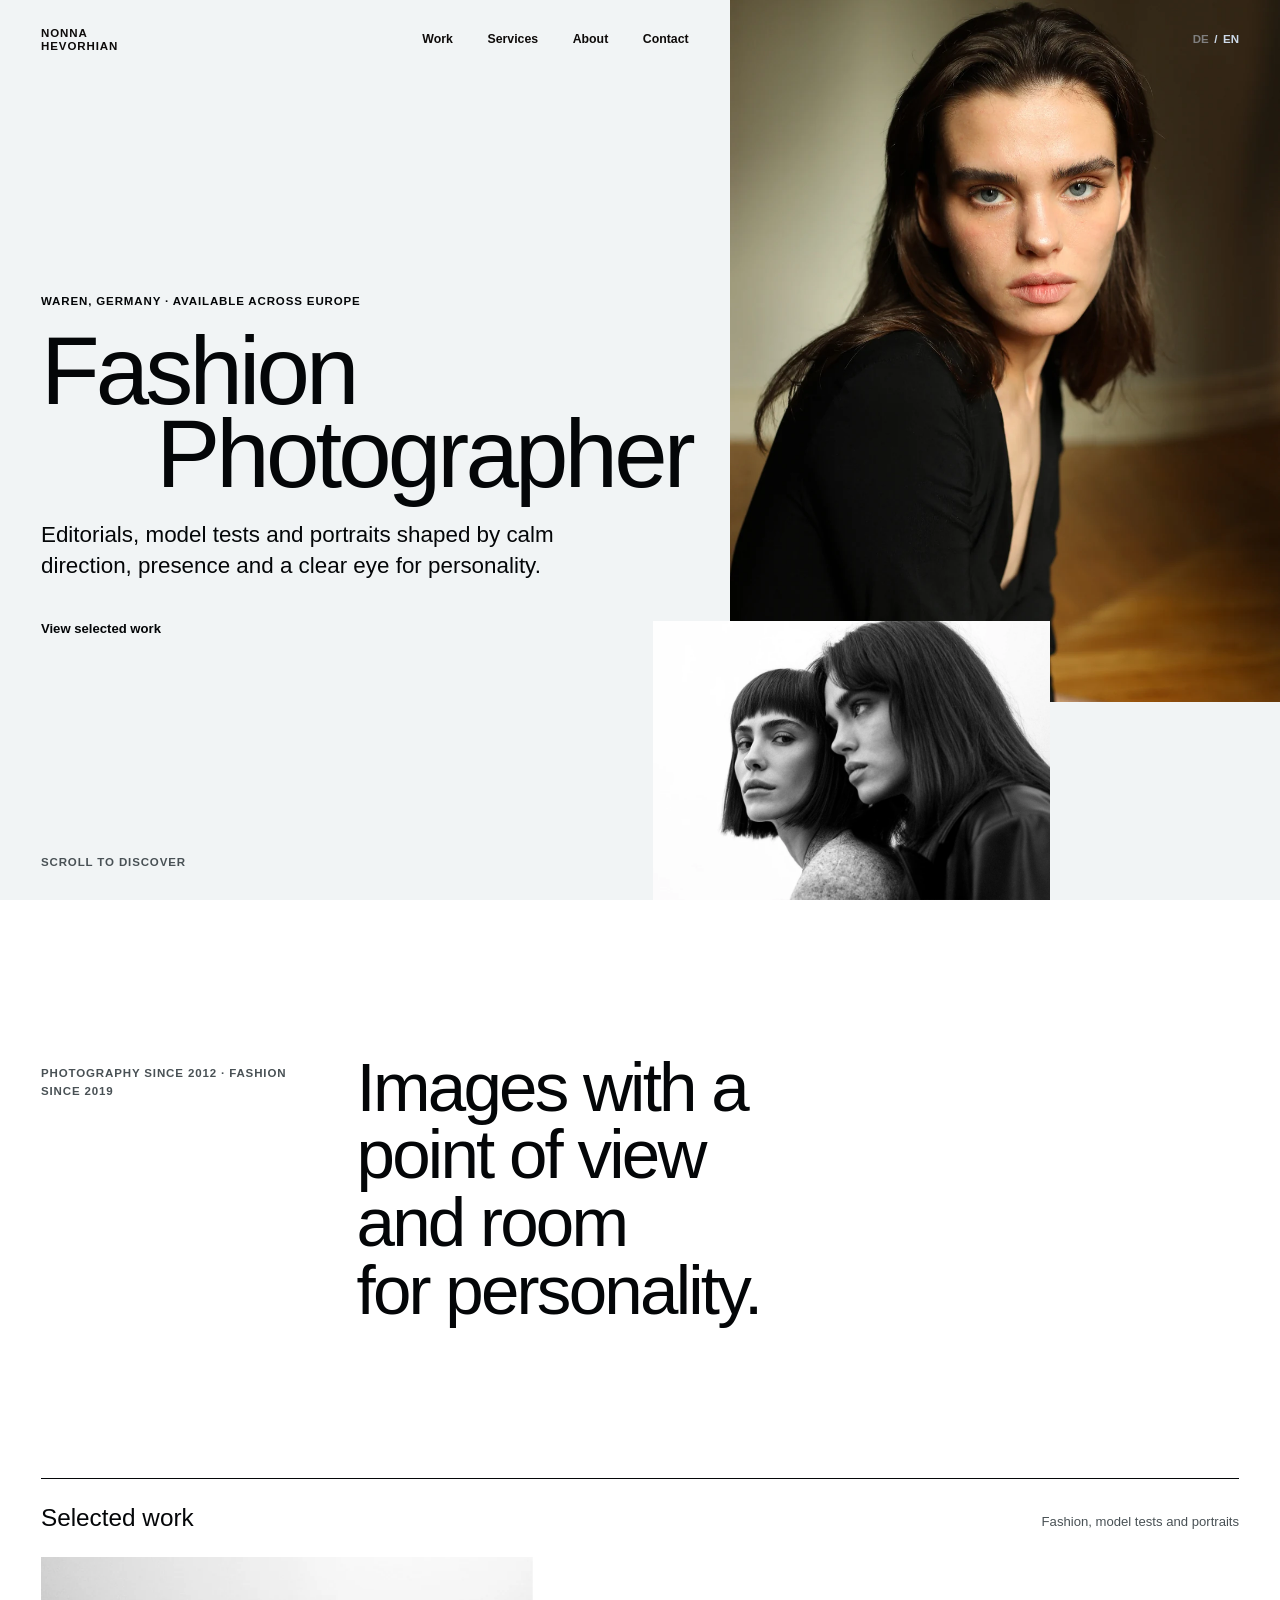
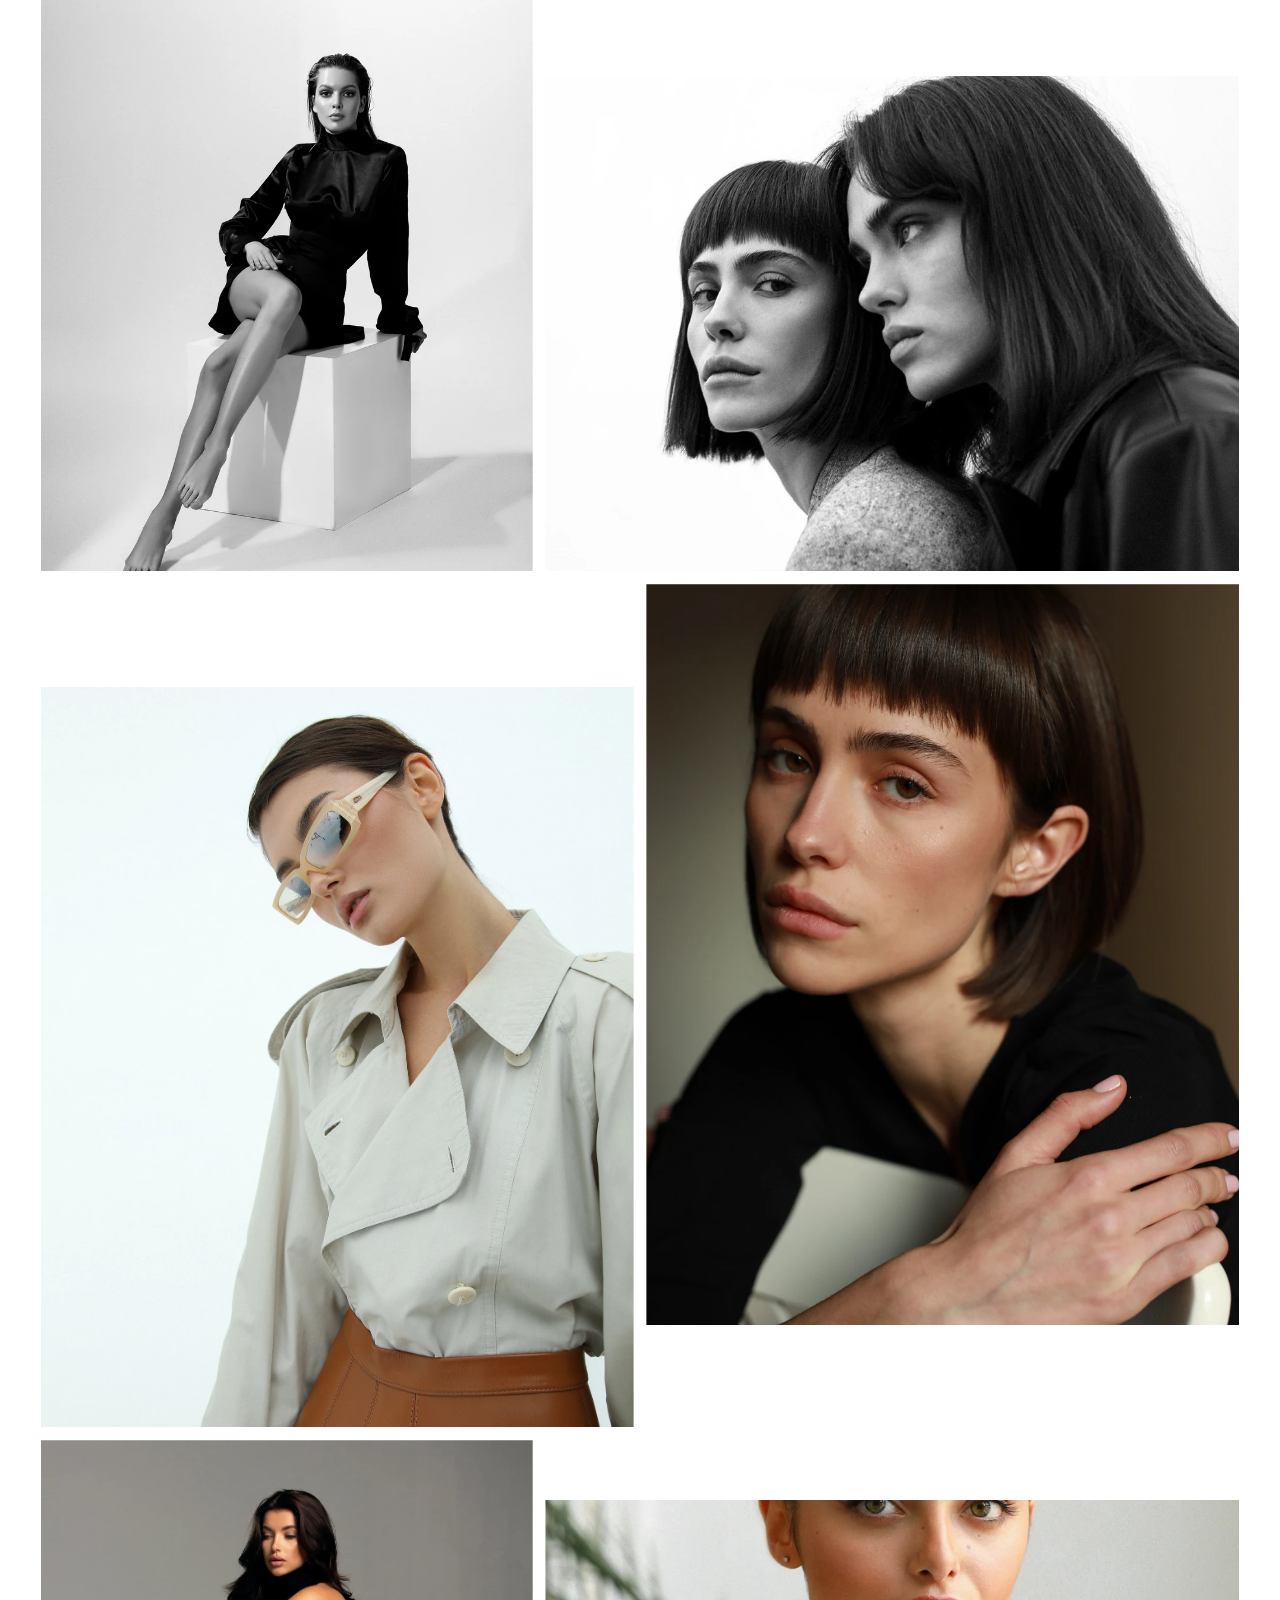
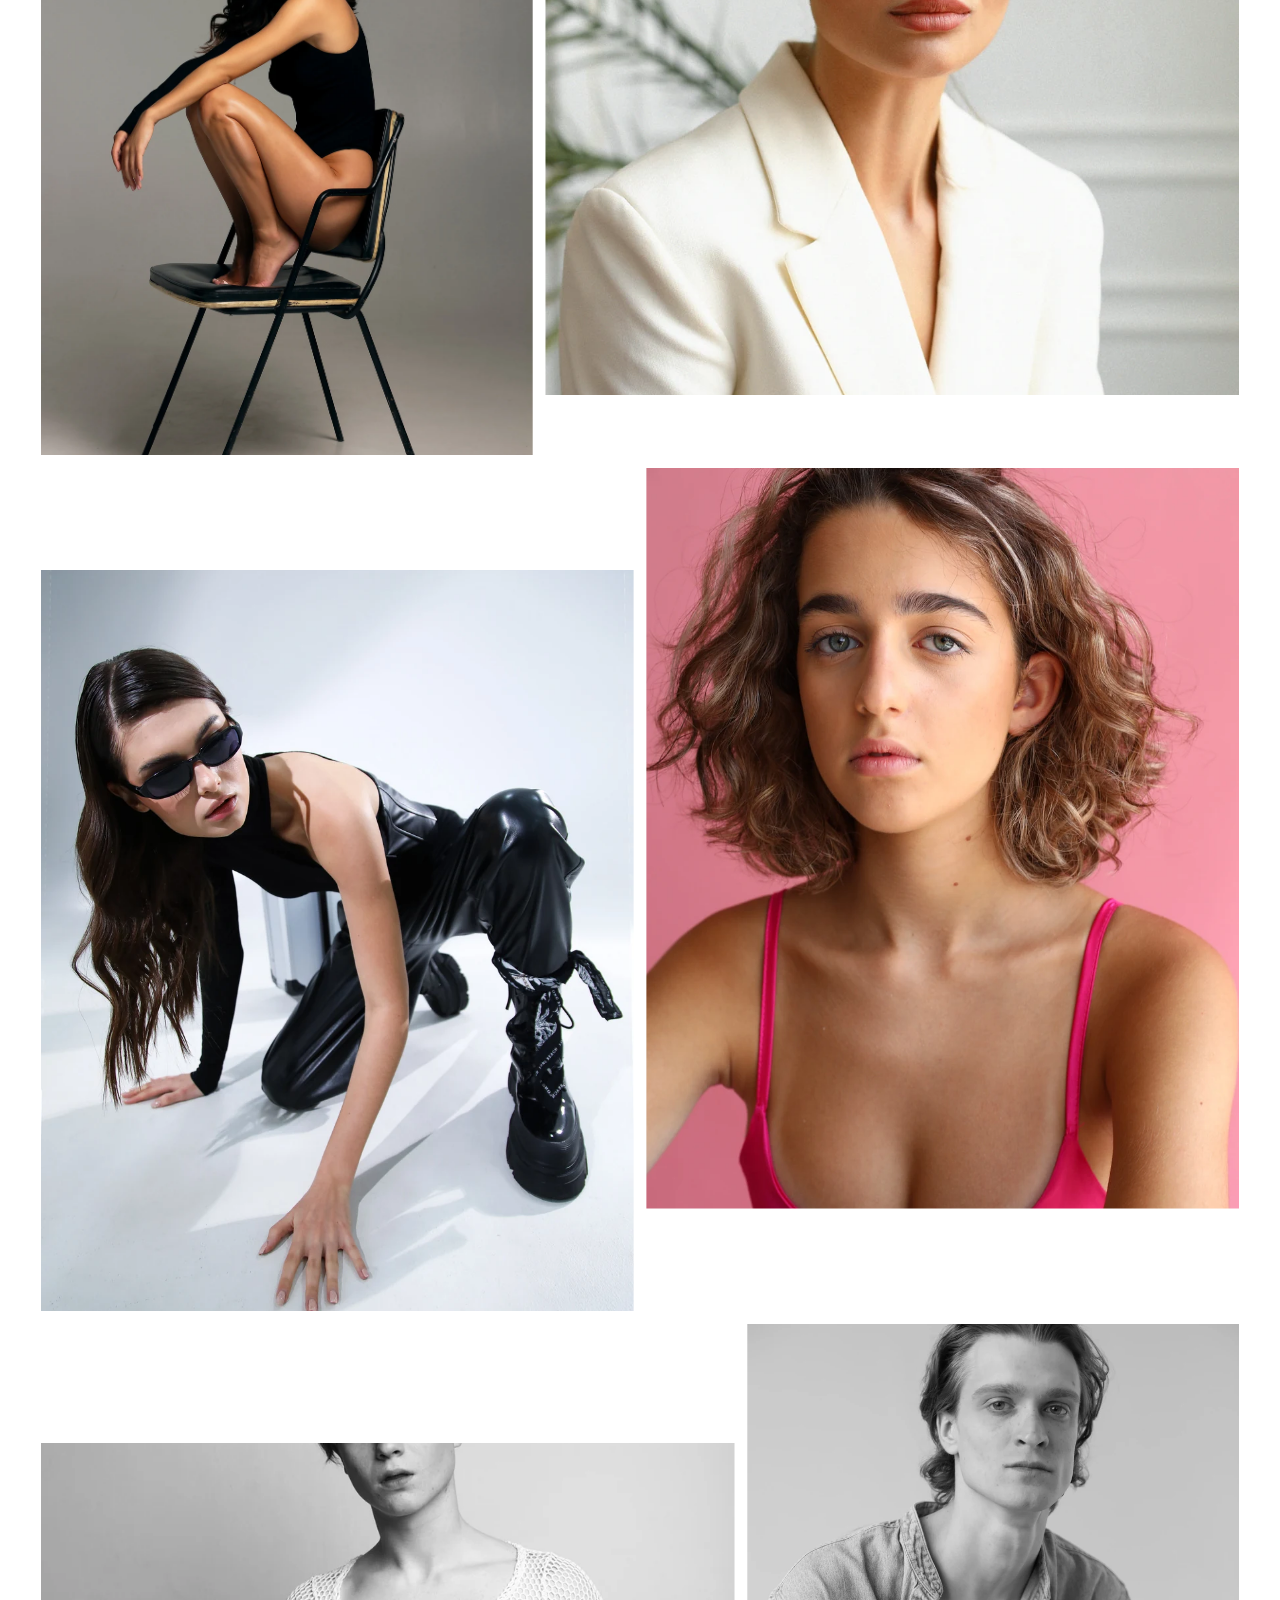
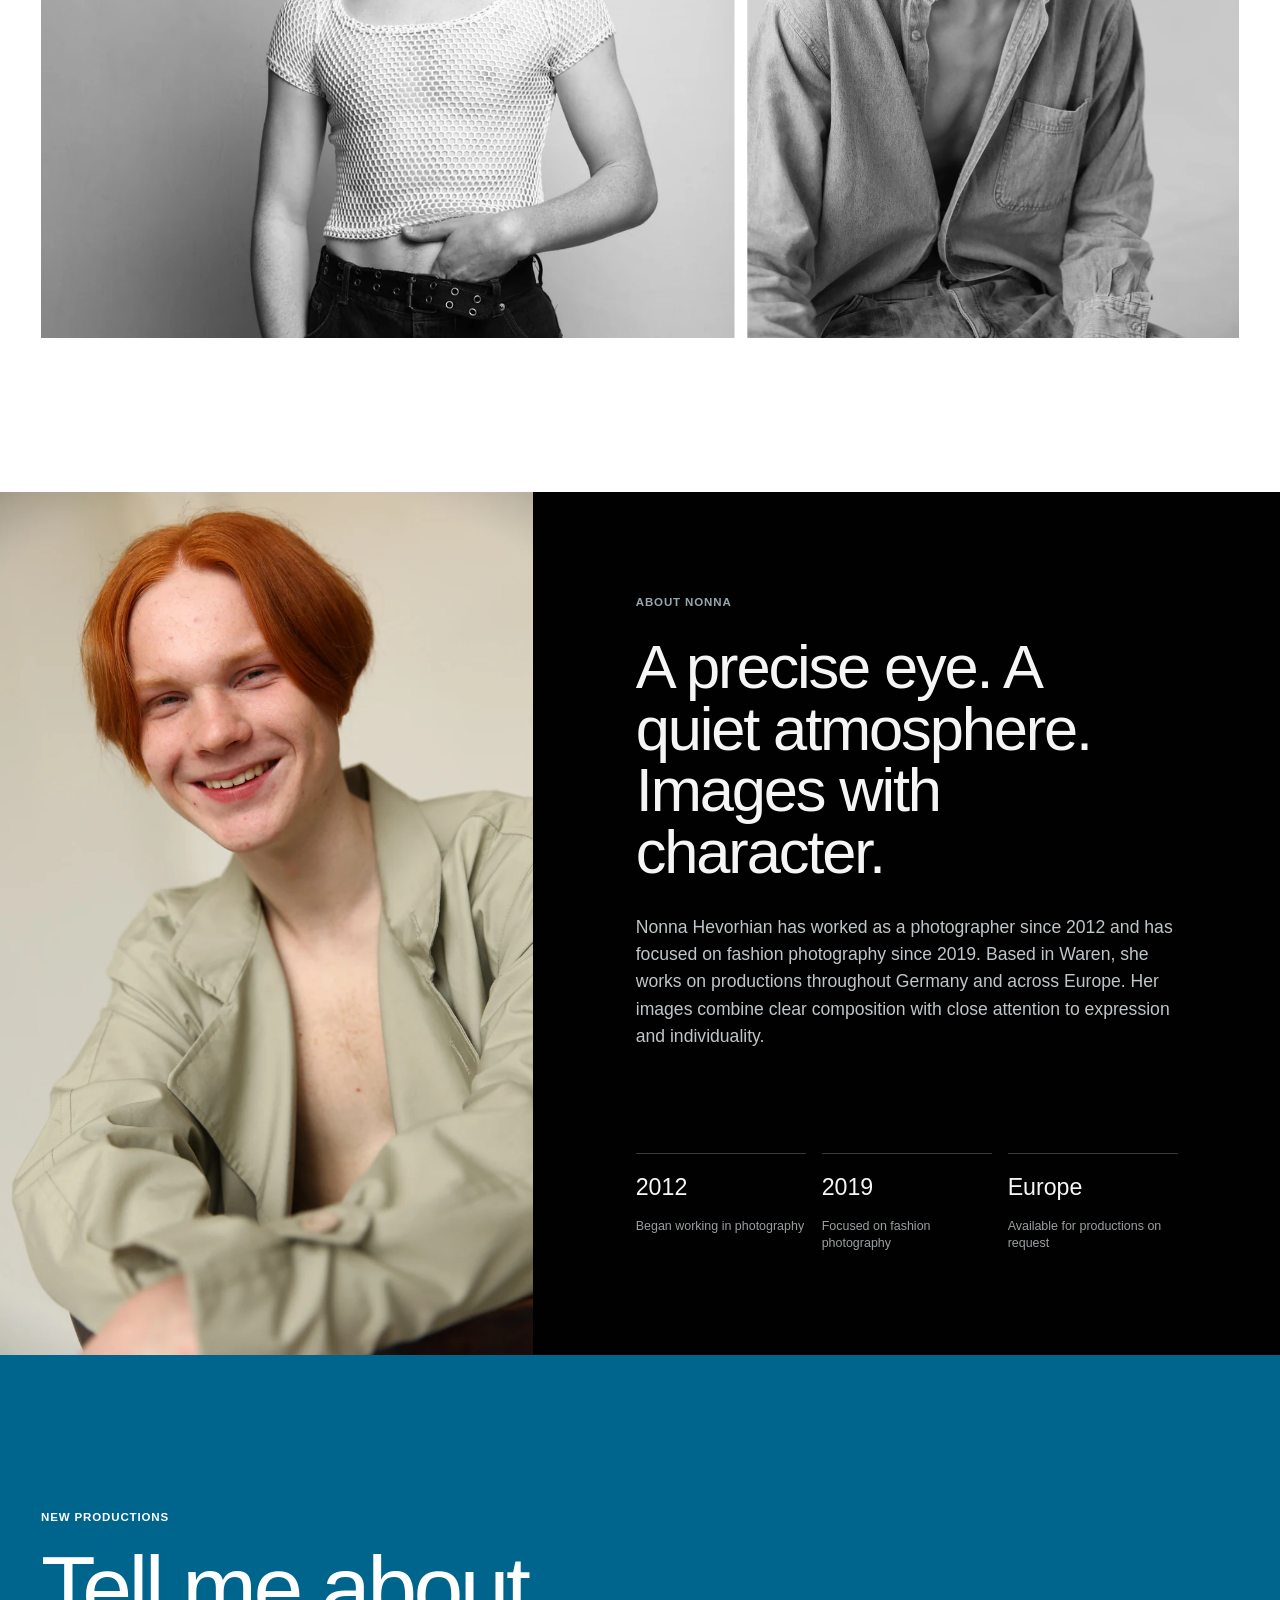
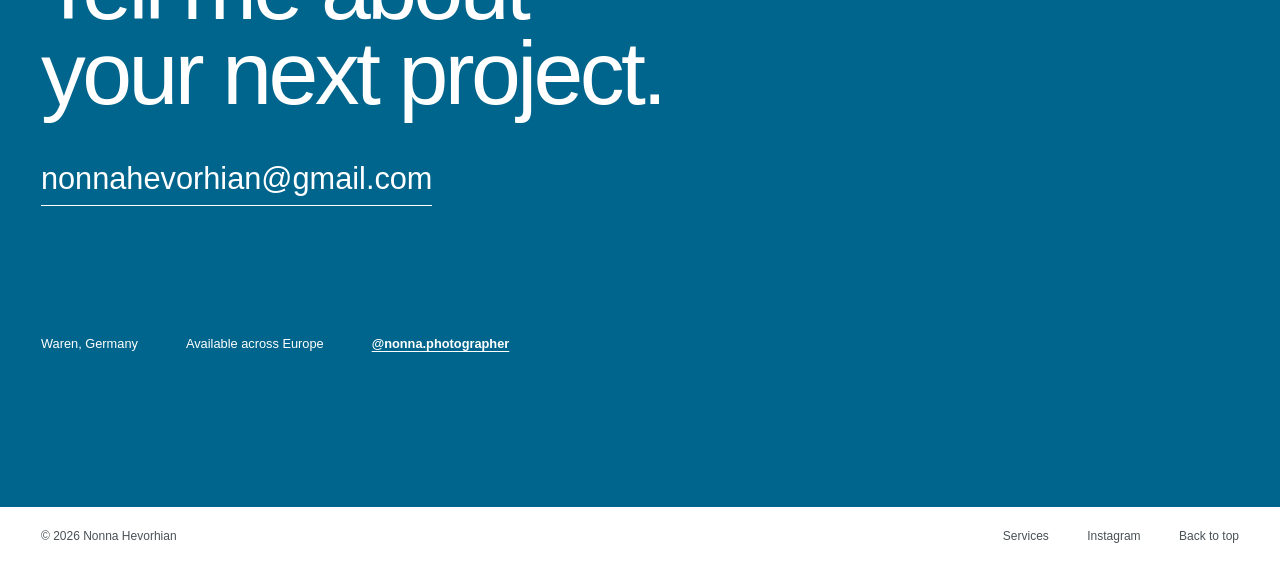
==== commit 8da770e7: "Add bilingual photography services pages" ====
--- a/en/index.html
+++ b/en/index.html
@@ -83,6 +83,7 @@
 
       <nav class="nav-links" aria-label="Page sections">
         <a href="#work">Work</a>
+        <a href="services/">Services</a>
         <a href="#about">About</a>
         <a href="#contact">Contact</a>
       </nav>
@@ -205,6 +206,7 @@
     <footer class="site-footer">
       <p>© <span id="year"></span> Nonna Hevorhian</p>
       <div class="footer-links">
+        <a href="services/">Services</a>
         <a href="https://www.instagram.com/nonna.photographer/" target="_blank" rel="me noopener noreferrer">Instagram</a>
         <a href="#top">Back to top</a>
       </div>
--- a/styles.css
+++ b/styles.css
@@ -545,6 +545,216 @@
   gap: clamp(1rem, 3vw, 2.5rem);
 }
 
+.services-page {
+  background: var(--surface);
+}
+
+.services-page .site-header {
+  mix-blend-mode: normal;
+}
+
+.services-nav {
+  position: static;
+  justify-self: center;
+}
+
+.services-hero {
+  display: grid;
+  grid-template-columns: minmax(0, 7fr) minmax(22rem, 5fr);
+  min-height: 100svh;
+  padding: calc(8rem + env(safe-area-inset-top)) var(--gutter) var(--gutter);
+  background: var(--surface);
+}
+
+.services-hero-copy {
+  align-self: center;
+  min-width: 0;
+  max-width: 50rem;
+  padding: clamp(3rem, 7vw, 7rem) clamp(2rem, 6vw, 7rem) clamp(3rem, 7vw, 7rem) 0;
+}
+
+.services-hero h1 {
+  max-width: 12ch;
+  margin: 1.25rem 0 2rem;
+  font-size: clamp(3.2rem, 7vw, 6rem);
+  font-weight: 400;
+  letter-spacing: -0.04em;
+  line-height: 0.94;
+  text-wrap: balance;
+}
+
+.services-hero-copy > p:not(.hero-location) {
+  width: 100%;
+  max-width: 38rem;
+  margin: 0 0 2rem;
+  font-size: clamp(1.05rem, 1.3vw, 1.35rem);
+  line-height: 1.45;
+  text-wrap: pretty;
+  overflow-wrap: anywhere;
+}
+
+.services-hero-image {
+  min-height: calc(100svh - 2 * var(--gutter) - 8rem);
+  margin: 0;
+  overflow: hidden;
+  background: var(--line);
+}
+
+.services-hero-image img {
+  object-position: 50% 42%;
+  animation: image-reveal 1.1s var(--ease-out) both;
+}
+
+.services-intro {
+  display: grid;
+  grid-template-columns: 3fr 8fr 1fr;
+  gap: 2rem;
+  padding: var(--section-space) var(--gutter);
+  background: var(--bg);
+}
+
+.services-intro .section-note {
+  padding-top: 0.7rem;
+  color: var(--muted);
+}
+
+.services-intro h2 {
+  grid-column: 2;
+  max-width: 15ch;
+  margin: 0;
+  font-size: clamp(2.6rem, 5.3vw, 5.6rem);
+  font-weight: 400;
+  letter-spacing: -0.04em;
+  line-height: 0.98;
+  text-wrap: balance;
+}
+
+.service-list {
+  background: var(--bg);
+}
+
+.service-row {
+  display: grid;
+  grid-template-columns: minmax(0, 5fr) minmax(0, 7fr);
+  align-items: center;
+  min-height: 85svh;
+  border-top: 1px solid var(--line);
+}
+
+.service-row-reverse {
+  grid-template-columns: minmax(0, 7fr) minmax(0, 5fr);
+}
+
+.service-row-reverse .service-copy {
+  grid-column: 2;
+}
+
+.service-row-reverse .service-image {
+  grid-column: 1;
+  grid-row: 1;
+}
+
+.service-copy {
+  padding: clamp(3rem, 7vw, 8rem);
+}
+
+.service-index {
+  margin: 0 0 1.4rem;
+  color: var(--primary);
+  font-size: 0.78rem;
+  font-weight: 700;
+}
+
+.service-copy h2 {
+  margin: 0 0 1.6rem;
+  font-size: clamp(2.6rem, 5vw, 5.3rem);
+  font-weight: 400;
+  letter-spacing: -0.04em;
+  line-height: 0.96;
+  text-wrap: balance;
+}
+
+.service-copy > p:not(.service-index) {
+  max-width: 38rem;
+  margin: 0;
+  color: var(--muted);
+  font-size: clamp(1rem, 1.15vw, 1.2rem);
+  text-wrap: pretty;
+}
+
+.service-copy ul {
+  max-width: 38rem;
+  margin: 2.5rem 0 0;
+  padding: 0;
+  border-top: 1px solid var(--line);
+  list-style: none;
+}
+
+.service-copy li {
+  padding: 0.85rem 0;
+  border-bottom: 1px solid var(--line);
+  font-size: 0.88rem;
+}
+
+.service-image {
+  align-self: stretch;
+  min-height: 42rem;
+  margin: 0;
+  overflow: hidden;
+  background: var(--surface);
+}
+
+.service-image-portrait img {
+  object-position: 50% 35%;
+}
+
+.service-process {
+  display: grid;
+  grid-template-columns: minmax(0, 5fr) minmax(0, 7fr);
+  gap: clamp(3rem, 8vw, 9rem);
+  padding: var(--section-space) var(--gutter);
+  color: var(--on-dark);
+  background: var(--dark);
+}
+
+.service-process h2 {
+  max-width: 13ch;
+  margin: 1.25rem 0 0;
+  font-size: clamp(2.5rem, 5vw, 5.2rem);
+  font-weight: 400;
+  letter-spacing: -0.035em;
+  line-height: 0.98;
+}
+
+.service-process ol {
+  margin: 0;
+  padding: 0;
+  list-style: none;
+}
+
+.service-process li {
+  display: grid;
+  grid-template-columns: 3rem 9rem 1fr;
+  gap: 1.5rem;
+  padding: 1.6rem 0;
+  border-top: 1px solid oklch(0.35 0.006 230);
+}
+
+.service-process li:last-child {
+  border-bottom: 1px solid oklch(0.35 0.006 230);
+}
+
+.service-process span,
+.service-process strong {
+  font-size: 0.85rem;
+}
+
+.service-process p {
+  max-width: 35rem;
+  margin: 0;
+  color: oklch(0.76 0.008 230);
+}
+
 .lightbox {
   width: 100vw;
   max-width: none;
@@ -707,6 +917,55 @@
   .experience {
     grid-template-columns: 1fr;
   }
+
+  .services-hero {
+    grid-template-columns: 1fr;
+    min-height: auto;
+    padding-top: calc(7rem + env(safe-area-inset-top));
+  }
+
+  .services-hero-copy {
+    padding: 4rem 0 5rem;
+  }
+
+  .services-hero-image {
+    min-height: 70svh;
+  }
+
+  .services-intro {
+    grid-template-columns: 1fr;
+  }
+
+  .services-intro h2 {
+    grid-column: 1;
+  }
+
+  .service-row,
+  .service-row-reverse {
+    grid-template-columns: 1fr;
+    min-height: auto;
+  }
+
+  .service-row-reverse .service-copy,
+  .service-row-reverse .service-image {
+    grid-column: 1;
+  }
+
+  .service-row-reverse .service-copy {
+    grid-row: 1;
+  }
+
+  .service-row-reverse .service-image {
+    grid-row: 2;
+  }
+
+  .service-image {
+    min-height: 65svh;
+  }
+
+  .service-process {
+    grid-template-columns: 1fr;
+  }
 }
 
 @media (max-width: 640px) {
@@ -851,6 +1110,51 @@
   .contact h2 {
     font-size: clamp(2.65rem, 14vw, 4rem);
   }
+
+  .services-hero {
+    padding-right: 0;
+    padding-left: 0;
+  }
+
+  .services-hero-copy {
+    width: 100%;
+    padding: 3rem var(--gutter) 4rem;
+  }
+
+  .services-hero h1 {
+    font-size: clamp(2.75rem, 13vw, 4rem);
+  }
+
+  .services-hero-image {
+    min-height: 72svh;
+  }
+
+  .services-intro {
+    gap: 1.5rem;
+  }
+
+  .services-intro h2,
+  .service-copy h2,
+  .service-process h2 {
+    font-size: clamp(2.45rem, 12vw, 3.8rem);
+  }
+
+  .service-copy {
+    padding: 4.5rem var(--gutter);
+  }
+
+  .service-image {
+    min-height: 62svh;
+  }
+
+  .service-process li {
+    grid-template-columns: 2.5rem 1fr;
+    gap: 0.75rem 1rem;
+  }
+
+  .service-process p {
+    grid-column: 2;
+  }
 }
 
 @media (max-height: 560px) and (orientation: landscape) {
